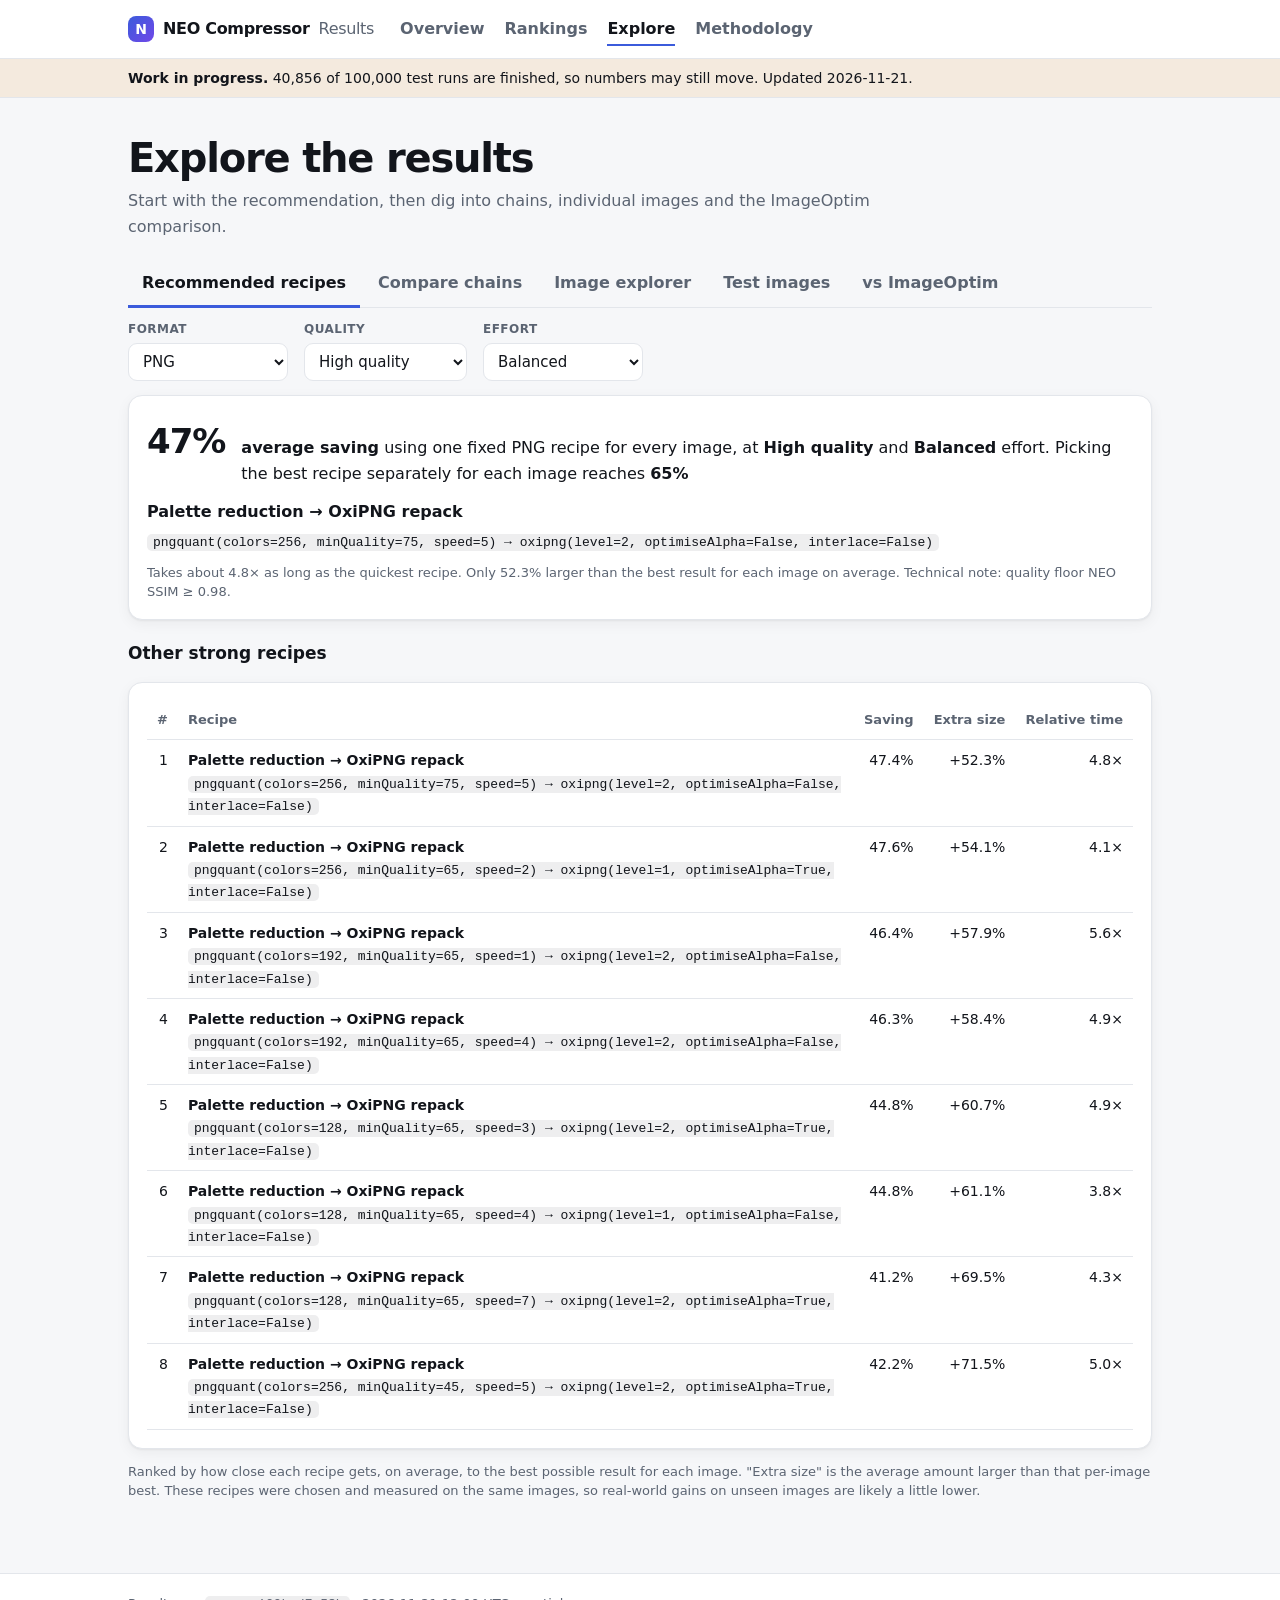
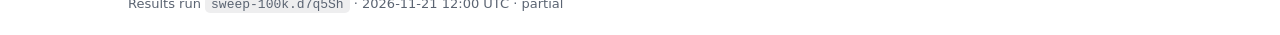
==== docs/explore.html @ 2c8299b7 "Update results site (2026-11-21)" ====
<!doctype html>
<html lang="en"><head><meta charset="utf-8"><meta name="viewport" content="width=device-width,initial-scale=1">
<title>Explore · NEO Compressor Results</title>
<link rel="stylesheet" href="assets/style.css"></head>
<body><main><div class="wrap">
<h1 class="page">Explore the results</h1>
<p class="sub">Start with the recommendation, then dig into chains, individual images and the ImageOptim comparison.</p>
<div class="tabs" role="tablist" id="tabs">
<button role="tab" data-t="best" aria-selected="true">Recommended recipes</button>
<button role="tab" data-t="chains" aria-selected="false">Compare chains</button>
<button role="tab" data-t="frontier" aria-selected="false">Image explorer</button>
<button role="tab" data-t="sources" aria-selected="false">Test images</button>
<button role="tab" data-t="north" aria-selected="false">vs ImageOptim</button>
</div>

<section id="best" class="pane">
<div class="controls">
<label class="f">Format<select id="b-fmt"></select></label>
<label class="f">Quality<select id="b-q"></select></label>
<label class="f">Effort<select id="b-e"></select></label>
</div>
<div class="panel" id="b-hero"></div>
<h3>Other strong recipes</h3>
<div class="panel scroll" id="b-table"></div>
<p class="note">Ranked by how close each recipe gets, on average, to the best possible result for each image. "Extra size" is the average amount larger than that per-image best. These recipes were chosen and measured on the same images, so real-world gains on unseen images are likely a little lower.</p>
</section>

<section id="chains" class="pane" hidden>
<div class="controls"><label class="f">Format<select id="c-fmt"></select></label></div>
<p class="sub">Compared at <b>High quality</b>. A chain is the ordered list of steps. <b>Wins</b> is the share of images where it gives the smallest passing result.</p>
<div class="panel scroll" id="c-table"></div>
<h3>Does adding another step pay off?</h3>
<p class="sub">These checks are what the Architect editor can use to warn you about steps that add time but little benefit.</p>
<div class="panel scroll" id="c-alerts"></div>
</section>

<section id="frontier" class="pane" hidden>
<div class="controls">
<label class="f">Format<select id="f-fmt"></select></label>
<label class="f">Image<select id="f-src"></select></label>
<label class="f">Quality measure<select id="f-y"><option value="ssim">Quality score (0–100)</option><option value="s2">Perceptual score (re-scored only)</option></select></label>
</div>
<div class="panel"><div id="f-chart"></div><div class="legend" id="f-legend"></div>
<p class="note" style="margin:8px 0 0"><b>How to read it.</b> Every dot is one recipe on this image. Left means a smaller file, up means better quality, so the best recipes sit up and to the left. Large dots joined by the dashed line are the best trade-offs. Hover a dot for details. Technical note: the quality score is NEO's SSIM × 100; the perceptual option is SSIMULACRA2 and is only available for finalists that have been re-scored.</p></div>
</section>

<section id="sources" class="pane" hidden>
<div class="controls"><label class="f">Type<select id="s-type"></select></label><label class="f">Search<input type="search" id="s-q" placeholder="file name"></label></div>
<div class="panel scroll" id="s-table"></div>
</section>

<section id="north" class="pane" hidden><div class="panel scroll" id="n-table"></div>
<p class="note"><b>Reading the table.</b> Each cell shows the new file size, the saving versus the original, and a perceptual score where 100 means identical (about 90 is visually lossless, 70 is still high quality). "exact" means every pixel is unchanged. <code>app</code> is the real ImageOptim app run with the author's settings; <code>neo-lossy</code> and <code>neo-lossless</code> are NEO's matching recipes.</p></section>
</div></main>
<footer><div class="wrap" id="foot"></div></footer>
<script src="assets/common.js"></script>
<script>
chrome('explore.html');
$$('#tabs button').forEach(b=>b.onclick=()=>{$$('#tabs button').forEach(x=>x.setAttribute('aria-selected',x===b));$$('.pane').forEach(p=>p.hidden=p.id!==b.dataset.t);history.replaceState(null,'','#'+b.dataset.t)});
if(location.hash){const b=$(`#tabs button[data-t="${location.hash.slice(1)}"]`);b&&b.click()}
const opt=(sel,items,v)=>{sel.innerHTML=items.map(([k,t])=>`<option value="${esc(k)}">${esc(t)}</option>`).join('');if(v)sel.value=v};
(async()=>{
const [fr,ch,champ,src,ns,head]=await Promise.all([data('frontiers'),data('chains'),data('champions'),data('sources'),data('northstar'),data('headline')]);
// Recommended recipes
if(champ){opt($('#b-fmt'),Object.keys(champ).map(f=>[f,f]));opt($('#b-q'),Object.entries(QLABEL),'ssim>=0.98');opt($('#b-e'),Object.entries(ELABEL),'balanced');
 const drawB=()=>{const f=$('#b-fmt').value,q=$('#b-q').value,e=$('#b-e').value;const rows=champ[f]?.[q+'|'+e]||[];
  if(!rows.length){$('#b-hero').innerHTML='<span class="muted">No data for this combination yet.</span>';$('#b-table').innerHTML='';return}
  const t=rows[0];const best=head?.[f]?.find(r=>r.quality===q&&r.effort===e);
  $('#b-hero').innerHTML=`<div class="rec"><div class="v">${pct(t.saving,0)}</div><div><b>average saving</b> using one fixed ${f} recipe for every image, at <b>${QUALITY[q].name}</b> and <b>${ELABEL[e]}</b> effort${best?`. Picking the best recipe separately for each image reaches <b>${pct(best.saving,0)}</b>`:''}</div></div>
   <p style="margin:12px 0 4px"><b>${esc(chainName(t.chain))}</b></p><p style="margin:0"><code>${esc(t.text)}</code></p>
   <p class="note" style="margin:10px 0 0">Takes about ${num(t.time,1)}× as long as the quickest recipe. Only ${pct(t.regret)} larger than the best result for each image on average. Technical note: quality floor ${QUALITY[q].tech}.</p>`;
  $('#b-table').innerHTML=`<table><thead><tr><th class="num">#</th><th>Recipe</th><th class="num">Saving</th><th class="num">Extra size</th><th class="num">Relative time</th></tr></thead><tbody>${rows.map((r,i)=>`<tr><td class="num">${i+1}</td><td><b>${esc(chainName(r.chain))}</b><div><code>${esc(r.text)}</code></div></td><td class="num">${pct(r.saving)}</td><td class="num">+${pct(r.regret)}</td><td class="num">${num(r.time,1)}×</td></tr>`).join('')}</tbody></table>`};
 ['#b-fmt','#b-q','#b-e'].forEach(s=>$(s).onchange=drawB);drawB()}
// Chains
if(ch){opt($('#c-fmt'),Object.keys(ch.chains).map(f=>[f,f]));
 const drawC=()=>{const f=$('#c-fmt').value;const rows=[...ch.chains[f]].sort((a,b)=>a.regret-b.regret);
  $('#c-table').innerHTML=`<table><thead><tr><th>Chain</th><th class="num">Recipes tried</th><th class="num">Time</th><th class="num">Wins</th><th class="num">Average saving</th></tr></thead><tbody>${rows.map(r=>`<tr><td><b>${esc(chainName(r.chain))}</b></td><td class="num">${r.recipes}</td><td class="num">${num(r.time,1)}×</td><td class="num">${pct(r.win,0)}</td><td class="num">${pct(r.saving)}</td></tr>`).join('')}</tbody></table>`;
  const al=ch.alerts[f]||[];const V={none:['bad','Little or no gain'],some:['warn','Only some images'],keep:['good','Worth it']};
  $('#c-alerts').innerHTML=al.length?`<table><thead><tr><th>Step added</th><th>Chain</th><th class="num">Typical gain</th><th class="num">Images helped</th><th class="num">Extra time</th><th>Verdict</th></tr></thead><tbody>${al.map(a=>`<tr><td><b>${esc(STAGE[a.added]||a.added)}</b></td><td>${esc(chainName(a.from))} → ${esc(chainName(a.to))}</td><td class="num">${pct(a.median_gain)}</td><td class="num">${pct(a.share_ge_1pct,0)}</td><td class="num">${num(a.time_ratio,1)}×</td><td><span class="pill ${V[a.verdict][0]}">${V[a.verdict][1]}</span></td></tr>`).join('')}</tbody></table><p class="note" style="margin:10px 0 0">"Images helped" counts images where the extra step made the file at least 1% smaller.</p>`:'<span class="muted">No multi-step chains yet.</span>'};
 $('#c-fmt').onchange=drawC;drawC()}
// Image explorer
if(fr){const fmts=[...new Set(fr.map(x=>x.format))];opt($('#f-fmt'),fmts.map(f=>[f,f]));
 const drawF=()=>{const f=$('#f-fmt').value;const list=fr.filter(x=>x.format===f);
  if($('#f-src').dataset.f!==f){opt($('#f-src'),list.map(x=>[x.file,x.file]));$('#f-src').dataset.f=f}
  const item=list.find(x=>x.file===$('#f-src').value)||list[0];const meta=src?.find(s=>s.file===item.file);
  const y=$('#f-y').value;const chains=[...new Set(item.points.map(p=>p[2]))];
  const pts=item.points.map(p=>({x:p[0]*100,y:y==='s2'?p[5]:p[1]*100,f:p[4],c:col(chains.indexOf(p[2])),id:p[3],chain:p[2],q:p[1]*100,s2:p[5],t:p[6]})).filter(p=>p.y!=null);
  if(!pts.length){$('#f-chart').innerHTML='<p class="muted">No perceptual scores for this image yet.</p>';return}
  const xs=pts.map(p=>p.x),ys=pts.map(p=>p.y);const xmax=Math.min(Math.max(...xs)*1.02,120);
  const ylo=y==='s2'?Math.floor(Math.min(...ys)/5)*5:Math.max(50,Math.floor(Math.min(...ys)/5)*5);
  scatter($('#f-chart'),pts,{xl:'File size, % of original (smaller is better)',yl:y==='s2'?'Perceptual score (higher is better)':'Quality score (higher is better)',xmin:0,xmax:Math.ceil(xmax/10)*10,ymin:ylo,ymax:100,xd:0,yd:0,
   onhover:p=>`<b>${esc(chainName(p.chain))}</b><br>File size ${p.x.toFixed(1)}% of original<br>Quality score ${p.q.toFixed(1)}${p.s2!=null?' · perceptual '+p.s2:''}<br>Time ${p.t}× the quickest<br><span style="opacity:.7">${esc(p.id)}</span>`});
  $('#f-legend').innerHTML=chains.map(c=>`<span><i style="background:${col(chains.indexOf(c))}"></i>${esc(chainName(c))}</span>`).join('')+(meta?`<span class="muted">· ${esc(meta.type)} · ${meta.width}×${meta.height} · ${num(meta.bytes/1024)} KB original</span>`:'')};
 $('#f-fmt').onchange=()=>{$('#f-src').dataset.f='';drawF()};$('#f-src').onchange=drawF;$('#f-y').onchange=drawF;drawF()}
// Sources
if(src){opt($('#s-type'),[['','All types'],...[...new Set(src.map(s=>s.type))].sort().map(t=>[t,t])]);
 const drawS=()=>{const t=$('#s-type').value,q=$('#s-q').value.toLowerCase();const rows=src.filter(s=>(!t||s.type===t)&&s.file.toLowerCase().includes(q));
  $('#s-table').innerHTML=`<table><thead><tr><th>Image</th><th>Type</th><th class="num">Original</th><th class="num">Colours</th><th class="num">Best saving at high quality</th></tr></thead><tbody>${rows.map(s=>`<tr><td><b>${esc(s.file)}</b><div class="note">${esc(s.origin||'')}</div></td><td>${esc(s.type)}<div class="note">${s.format}</div></td><td class="num">${num(s.bytes/1024)} KB<div class="note">${s.width}×${s.height}</div></td><td class="num">${num(s.unique_colours)}</td><td class="num"><b>${pct(s.best_98,0)}</b></td></tr>`).join('')}</tbody></table>`};
 $('#s-type').onchange=drawS;$('#s-q').oninput=drawS;drawS()}
// North star
if(ns){const keys=Object.keys(ns[0]).filter(k=>ns[0][k]&&typeof ns[0][k]==='object');
 $('#n-table').innerHTML=`<table><thead><tr><th>File</th><th class="num">Original</th>${keys.map(k=>`<th class="num">${esc(k)}</th>`).join('')}</tr></thead><tbody>${ns.map(r=>`<tr><td><b>${esc(r.file)}</b></td><td class="num">${num(r.orig_bytes)}</td>${keys.map(k=>r[k]?`<td class="num">${num(r[k].bytes)}<div class="note">−${pct(r[k].saving)} · score ${num(r[k].ssimulacra2,1)}${r[k].pixel_exact?' · exact':''}</div></td>`:'<td class="num">–</td>').join('')}</tr>`).join('')}</tbody></table>`}
else $('#n-table').innerHTML='<span class="muted">No comparison data yet.</span>';
})();
</script></body></html>
---- docs/assets/style.css ----
:root{--bg:#f6f7f9;--panel:#fff;--ink:#12151b;--muted:#5b6472;--line:#e3e6eb;--accent:#3b5bdb;--accent2:#7048e8;--good:#18794e;--warn:#a85d00;--bad:#c2332b;--soft:#eef1fb;
--c1:#3b5bdb;--c2:#e8590c;--c3:#18794e;--c4:#7048e8;--c5:#b8860b;--c6:#0c8599;--c7:#c2255c;--c8:#6b7280;--shadow:0 1px 2px rgba(18,21,27,.05),0 4px 14px rgba(18,21,27,.05)}
@media (prefers-color-scheme:dark){:root{--bg:#0e1013;--panel:#161a20;--ink:#eceef2;--muted:#9aa4b2;--line:#262c35;--accent:#8aa4ff;--accent2:#b79cff;--good:#4cc38a;--warn:#e3a43a;--bad:#f0705f;--soft:#1b2130;
--c1:#8aa4ff;--c2:#ff9a5c;--c3:#4cc38a;--c4:#b79cff;--c5:#e3bd55;--c6:#4fc3d4;--c7:#f06595;--c8:#9aa4b2;--shadow:none}}
*{box-sizing:border-box}html{-webkit-text-size-adjust:100%;scroll-behavior:smooth}
body{margin:0;background:var(--bg);color:var(--ink);font:16px/1.6 system-ui,-apple-system,"Segoe UI",Roboto,sans-serif}
a{color:var(--accent)}
.wrap{max-width:1060px;margin:0 auto;padding:0 18px}
header.top{background:var(--panel);border-bottom:1px solid var(--line);position:sticky;top:0;z-index:5}
header.top .wrap{display:flex;flex-wrap:wrap;gap:6px 26px;align-items:center;min-height:58px}
.brand{font-weight:750;letter-spacing:-.02em;color:var(--ink);text-decoration:none;display:flex;align-items:center;gap:9px}
.brand b{display:inline-grid;place-items:center;width:26px;height:26px;border-radius:8px;background:linear-gradient(135deg,var(--accent),var(--accent2));color:#fff;font-size:14px}
nav a{margin-right:20px;color:var(--muted);text-decoration:none;padding:6px 0;border-bottom:2px solid transparent;font-weight:550}
nav a:hover{color:var(--ink)}nav a[aria-current=page]{color:var(--ink);border-color:var(--accent)}
.banner{background:color-mix(in srgb,var(--warn) 13%,var(--panel));border-bottom:1px solid var(--line);font-size:14px}
.banner .wrap{padding-top:8px;padding-bottom:8px}
.hero{background:linear-gradient(160deg,var(--soft),var(--bg) 70%);border-bottom:1px solid var(--line)}
.hero .wrap{padding-top:46px;padding-bottom:40px;display:grid;grid-template-columns:1.15fr .85fr;gap:30px;align-items:center}
.hero h1{font-size:clamp(30px,5.4vw,50px);line-height:1.08;letter-spacing:-.035em;margin:0 0 14px}
.hero h1 em{font-style:normal;background:linear-gradient(90deg,var(--accent),var(--accent2));-webkit-background-clip:text;background-clip:text;color:transparent}
.lede{font-size:18px;color:var(--muted);max-width:640px;margin:0}
.heronum{background:var(--panel);border:1px solid var(--line);border-radius:18px;padding:22px;box-shadow:var(--shadow)}
.heronum .big{font-size:clamp(54px,9vw,84px);font-weight:800;letter-spacing:-.05em;line-height:1;background:linear-gradient(90deg,var(--accent),var(--accent2));-webkit-background-clip:text;background-clip:text;color:transparent}
.heronum .cap{color:var(--muted);margin-top:6px}
.sizebar{margin-top:16px;font-size:13px;color:var(--muted)}
.sizebar .row{display:flex;align-items:center;gap:10px;margin:5px 0}.sizebar .t{width:62px}
.sizebar .b{height:14px;border-radius:7px}
main{padding:30px 0 60px}
h1.page{font-size:clamp(28px,4.6vw,40px);letter-spacing:-.03em;margin:8px 0 8px;line-height:1.1}
h2{font-size:24px;margin:44px 0 6px;letter-spacing:-.02em}h3{font-size:17px;margin:20px 0 6px}
h2+.sub{margin-top:0}
.sub{color:var(--muted);margin:0 0 14px;max-width:760px}
.cards{display:grid;grid-template-columns:repeat(auto-fit,minmax(210px,1fr));gap:14px;margin:6px 0}
.card{background:var(--panel);border:1px solid var(--line);border-radius:14px;padding:16px 18px;box-shadow:var(--shadow);border-top:3px solid var(--accent)}
.card:nth-child(2){border-top-color:var(--c3)}.card:nth-child(3){border-top-color:var(--c2)}.card:nth-child(4){border-top-color:var(--c4)}
.card .n{font-size:30px;font-weight:780;letter-spacing:-.03em}.card .l{color:var(--muted);font-size:14px;line-height:1.4}
.panel{background:var(--panel);border:1px solid var(--line);border-radius:14px;padding:18px;margin:14px 0;box-shadow:var(--shadow)}
.callout{border-left:4px solid var(--accent);background:var(--soft);border-radius:0 12px 12px 0;padding:12px 16px;margin:14px 0}
.callout.warn{border-color:var(--warn)}
.note{color:var(--muted);font-size:13px;line-height:1.45}
.note b{color:var(--ink);font-weight:600}
.muted{color:var(--muted)}.small{font-size:14px}
.findings{display:grid;grid-template-columns:repeat(auto-fit,minmax(290px,1fr));gap:14px}
.finding{background:var(--panel);border:1px solid var(--line);border-radius:14px;padding:16px 18px;box-shadow:var(--shadow)}
.finding .k{font-size:12px;letter-spacing:.06em;text-transform:uppercase;color:var(--accent);font-weight:700}
.finding h3{margin:4px 0 6px;font-size:18px;letter-spacing:-.01em}
.finding p{margin:0;color:var(--muted);font-size:15px}
table{border-collapse:collapse;width:100%;font-size:14px}
th,td{text-align:left;padding:9px 10px;border-bottom:1px solid var(--line);vertical-align:top}
th{font-weight:650;color:var(--muted);white-space:nowrap;font-size:13px}td.num,th.num{text-align:right;font-variant-numeric:tabular-nums}
tbody tr:hover{background:color-mix(in srgb,var(--accent) 5%,transparent)}
.scroll{overflow-x:auto}
.controls{display:flex;flex-wrap:wrap;gap:10px 16px;margin:12px 0}
label.f{display:flex;flex-direction:column;font-size:12px;color:var(--muted);gap:4px;font-weight:600;text-transform:uppercase;letter-spacing:.04em}
select,input[type=search]{font:inherit;font-size:15px;text-transform:none;letter-spacing:0;font-weight:400;padding:8px 10px;border:1px solid var(--line);border-radius:9px;background:var(--panel);color:var(--ink);min-width:160px}
.seg{display:inline-flex;border:1px solid var(--line);border-radius:10px;overflow:hidden;background:var(--panel)}
.seg button{font:inherit;font-size:14px;border:0;background:none;padding:8px 14px;color:var(--muted);cursor:pointer}
.seg button[aria-pressed=true]{background:var(--accent);color:#fff}
.tabs{display:flex;flex-wrap:wrap;gap:4px;margin:20px 0 4px;border-bottom:1px solid var(--line)}
.tabs button{font:inherit;font-weight:600;background:none;border:0;border-bottom:3px solid transparent;padding:10px 14px;color:var(--muted);cursor:pointer;margin-bottom:-1px}
.tabs button[aria-selected=true]{color:var(--ink);border-color:var(--accent)}
.pill{display:inline-block;padding:2px 10px;border-radius:99px;font-size:12px;font-weight:600;border:1px solid var(--line)}
.pill.good{color:var(--good);background:color-mix(in srgb,var(--good) 10%,transparent);border-color:transparent}
.pill.warn{color:var(--warn);background:color-mix(in srgb,var(--warn) 12%,transparent);border-color:transparent}
.pill.bad{color:var(--bad);background:color-mix(in srgb,var(--bad) 10%,transparent);border-color:transparent}
.legend{display:flex;flex-wrap:wrap;gap:4px 14px;font-size:13px;margin:8px 0}
.legend i{display:inline-block;width:10px;height:10px;border-radius:50%;margin-right:5px}
svg text{fill:var(--muted);font-size:11px}svg .grid{stroke:var(--line)}
#tip{position:fixed;pointer-events:none;background:var(--ink);color:var(--bg);padding:7px 10px;border-radius:8px;font-size:12px;max-width:320px;display:none;z-index:9;line-height:1.4}
code{font:13px ui-monospace,Menlo,monospace;background:color-mix(in srgb,var(--ink) 7%,transparent);padding:1px 6px;border-radius:5px}
footer{border-top:1px solid var(--line);padding:20px 0;color:var(--muted);font-size:13px;background:var(--panel)}
.steps{counter-reset:s;list-style:none;padding:0;display:grid;grid-template-columns:repeat(auto-fit,minmax(230px,1fr));gap:12px}
.steps li{counter-increment:s;background:var(--panel);border:1px solid var(--line);border-radius:14px;padding:14px 16px 14px 54px;position:relative;box-shadow:var(--shadow);font-size:15px}
.steps li::before{content:counter(s);position:absolute;left:14px;top:14px;width:28px;height:28px;border-radius:50%;background:var(--soft);color:var(--accent);display:grid;place-items:center;font-weight:750}
.grid2{display:grid;grid-template-columns:repeat(auto-fit,minmax(320px,1fr));gap:14px}
.gloss dt{font-weight:650;margin-top:12px}.gloss dd{margin:2px 0 0;color:var(--muted)}
.btn{display:inline-block;padding:10px 18px;border-radius:10px;background:var(--accent);color:#fff;text-decoration:none;font-weight:650}
.btn.ghost{background:var(--panel);color:var(--ink);border:1px solid var(--line)}
.rec{display:grid;grid-template-columns:auto 1fr;gap:6px 16px;align-items:baseline}
.rec .v{font-size:34px;font-weight:800;letter-spacing:-.03em}
@media (max-width:760px){.hero .wrap{grid-template-columns:1fr;padding-top:30px}main{padding-top:20px}.card .n{font-size:26px}}
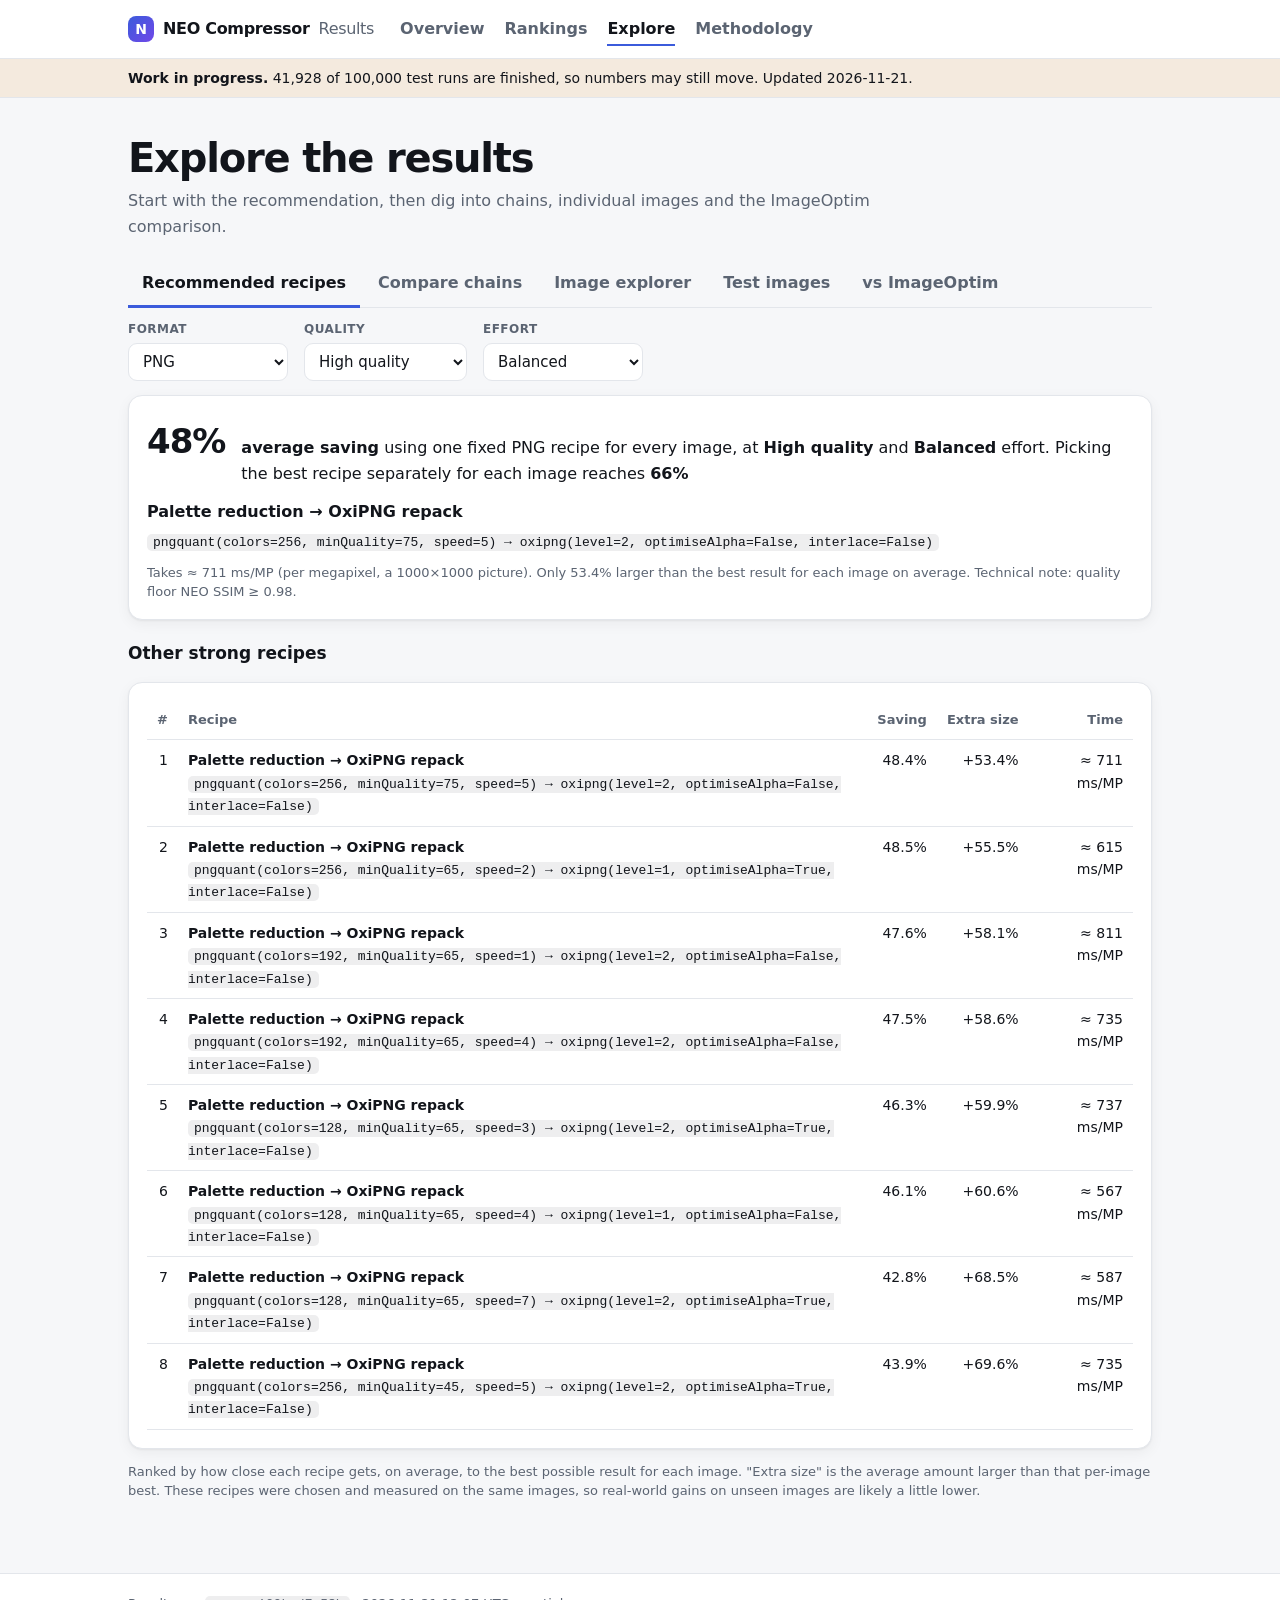
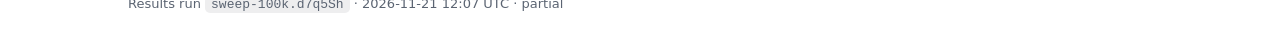
==== commit 29a436aa: "Update results site (2026-11-21)" ====
--- a/docs/explore.html
+++ b/docs/explore.html
@@ -1,6 +1,23 @@
 <!doctype html>
 <html lang="en"><head><meta charset="utf-8"><meta name="viewport" content="width=device-width,initial-scale=1">
 <title>Explore · NEO Compressor Results</title>
+<meta name="description" content="Drill into individual images, chains and recipes, and compare NEO with ImageOptim.">
+<meta property="og:type" content="website">
+<meta property="og:site_name" content="NEO Compressor Results">
+<meta property="og:title" content="Explore · NEO Compressor Results">
+<meta property="og:description" content="Drill into individual images, chains and recipes, and compare NEO with ImageOptim.">
+<meta property="og:url" content="https://alfatreze.github.io/neo-encoder-releases/explore.html">
+<meta property="og:image" content="https://alfatreze.github.io/neo-encoder-releases/assets/og.png">
+<meta property="og:image:type" content="image/png">
+<meta property="og:image:width" content="1200">
+<meta property="og:image:height" content="630">
+<meta property="og:image:alt" content="NEO Compressor Results: image compression, measured honestly">
+<meta name="twitter:card" content="summary_large_image">
+<meta name="twitter:title" content="Explore · NEO Compressor Results">
+<meta name="twitter:description" content="Drill into individual images, chains and recipes, and compare NEO with ImageOptim.">
+<meta name="twitter:image" content="https://alfatreze.github.io/neo-encoder-releases/assets/og.png">
+<meta name="theme-color" content="#3b5bdb">
+<link rel="icon" href="data:image/svg+xml,%3Csvg xmlns='http://www.w3.org/2000/svg' viewBox='0 0 32 32'%3E%3Crect width='32' height='32' rx='8' fill='%233b5bdb'/%3E%3Ctext x='16' y='23' font-size='20' font-family='Arial' font-weight='700' text-anchor='middle' fill='white'%3EN%3C/text%3E%3C/svg%3E">
 <link rel="stylesheet" href="assets/style.css"></head>
 <body><main><div class="wrap">
 <h1 class="page">Explore the results</h1>
@@ -68,13 +85,13 @@
   const t=rows[0];const best=head?.[f]?.find(r=>r.quality===q&&r.effort===e);
   $('#b-hero').innerHTML=`<div class="rec"><div class="v">${pct(t.saving,0)}</div><div><b>average saving</b> using one fixed ${f} recipe for every image, at <b>${QUALITY[q].name}</b> and <b>${ELABEL[e]}</b> effort${best?`. Picking the best recipe separately for each image reaches <b>${pct(best.saving,0)}</b>`:''}</div></div>
    <p style="margin:12px 0 4px"><b>${esc(chainName(t.chain))}</b></p><p style="margin:0"><code>${esc(t.text)}</code></p>
-   <p class="note" style="margin:10px 0 0">Takes about ${num(t.time,1)}× as long as the quickest recipe. Only ${pct(t.regret)} larger than the best result for each image on average. Technical note: quality floor ${QUALITY[q].tech}.</p>`;
-  $('#b-table').innerHTML=`<table><thead><tr><th class="num">#</th><th>Recipe</th><th class="num">Saving</th><th class="num">Extra size</th><th class="num">Relative time</th></tr></thead><tbody>${rows.map((r,i)=>`<tr><td class="num">${i+1}</td><td><b>${esc(chainName(r.chain))}</b><div><code>${esc(r.text)}</code></div></td><td class="num">${pct(r.saving)}</td><td class="num">+${pct(r.regret)}</td><td class="num">${num(r.time,1)}×</td></tr>`).join('')}</tbody></table>`};
+   <p class="note" style="margin:10px 0 0">Takes ${relSec(t.time,head?.[f+'_timing']?.fastest_sec_per_mp_median)} (per megapixel, a 1000×1000 picture). Only ${pct(t.regret)} larger than the best result for each image on average. Technical note: quality floor ${QUALITY[q].tech}.</p>`;
+  $('#b-table').innerHTML=`<table><thead><tr><th class="num">#</th><th>Recipe</th><th class="num">Saving</th><th class="num">Extra size</th><th class="num">Time</th></tr></thead><tbody>${rows.map((r,i)=>`<tr><td class="num">${i+1}</td><td><b>${esc(chainName(r.chain))}</b><div><code>${esc(r.text)}</code></div></td><td class="num">${pct(r.saving)}</td><td class="num">+${pct(r.regret)}</td><td class="num">${relSec(r.time,head?.[f+'_timing']?.fastest_sec_per_mp_median)}</td></tr>`).join('')}</tbody></table>`};
  ['#b-fmt','#b-q','#b-e'].forEach(s=>$(s).onchange=drawB);drawB()}
 // Chains
 if(ch){opt($('#c-fmt'),Object.keys(ch.chains).map(f=>[f,f]));
  const drawC=()=>{const f=$('#c-fmt').value;const rows=[...ch.chains[f]].sort((a,b)=>a.regret-b.regret);
-  $('#c-table').innerHTML=`<table><thead><tr><th>Chain</th><th class="num">Recipes tried</th><th class="num">Time</th><th class="num">Wins</th><th class="num">Average saving</th></tr></thead><tbody>${rows.map(r=>`<tr><td><b>${esc(chainName(r.chain))}</b></td><td class="num">${r.recipes}</td><td class="num">${num(r.time,1)}×</td><td class="num">${pct(r.win,0)}</td><td class="num">${pct(r.saving)}</td></tr>`).join('')}</tbody></table>`;
+  $('#c-table').innerHTML=`<table><thead><tr><th>Chain</th><th class="num">Recipes tried</th><th class="num">Time</th><th class="num">Wins</th><th class="num">Average saving</th></tr></thead><tbody>${rows.map(r=>`<tr><td><b>${esc(chainName(r.chain))}</b></td><td class="num">${r.recipes}</td><td class="num">${relSec(r.time,head?.[f+'_timing']?.fastest_sec_per_mp_median)}</td><td class="num">${pct(r.win,0)}</td><td class="num">${pct(r.saving)}</td></tr>`).join('')}</tbody></table>`;
   const al=ch.alerts[f]||[];const V={none:['bad','Little or no gain'],some:['warn','Only some images'],keep:['good','Worth it']};
   $('#c-alerts').innerHTML=al.length?`<table><thead><tr><th>Step added</th><th>Chain</th><th class="num">Typical gain</th><th class="num">Images helped</th><th class="num">Extra time</th><th>Verdict</th></tr></thead><tbody>${al.map(a=>`<tr><td><b>${esc(STAGE[a.added]||a.added)}</b></td><td>${esc(chainName(a.from))} → ${esc(chainName(a.to))}</td><td class="num">${pct(a.median_gain)}</td><td class="num">${pct(a.share_ge_1pct,0)}</td><td class="num">${num(a.time_ratio,1)}×</td><td><span class="pill ${V[a.verdict][0]}">${V[a.verdict][1]}</span></td></tr>`).join('')}</tbody></table><p class="note" style="margin:10px 0 0">"Images helped" counts images where the extra step made the file at least 1% smaller.</p>`:'<span class="muted">No multi-step chains yet.</span>'};
  $('#c-fmt').onchange=drawC;drawC()}
@@ -89,7 +106,7 @@
   const xs=pts.map(p=>p.x),ys=pts.map(p=>p.y);const xmax=Math.min(Math.max(...xs)*1.02,120);
   const ylo=y==='s2'?Math.floor(Math.min(...ys)/5)*5:Math.max(50,Math.floor(Math.min(...ys)/5)*5);
   scatter($('#f-chart'),pts,{xl:'File size, % of original (smaller is better)',yl:y==='s2'?'Perceptual score (higher is better)':'Quality score (higher is better)',xmin:0,xmax:Math.ceil(xmax/10)*10,ymin:ylo,ymax:100,xd:0,yd:0,
-   onhover:p=>`<b>${esc(chainName(p.chain))}</b><br>File size ${p.x.toFixed(1)}% of original<br>Quality score ${p.q.toFixed(1)}${p.s2!=null?' · perceptual '+p.s2:''}<br>Time ${p.t}× the quickest<br><span style="opacity:.7">${esc(p.id)}</span>`});
+   onhover:p=>`<b>${esc(chainName(p.chain))}</b><br>File size ${p.x.toFixed(1)}% of original<br>Quality score ${p.q.toFixed(1)}${p.s2!=null?' · perceptual '+p.s2:''}<br>Time ≈ ${fmtSec(p.t*(head?.[f+'_timing']?.fastest_sec_per_mp_median||0)*((meta?.width*meta?.height||1e6)/1e6))} for this image<br><span style="opacity:.7">${esc(p.id)}</span>`});
   $('#f-legend').innerHTML=chains.map(c=>`<span><i style="background:${col(chains.indexOf(c))}"></i>${esc(chainName(c))}</span>`).join('')+(meta?`<span class="muted">· ${esc(meta.type)} · ${meta.width}×${meta.height} · ${num(meta.bytes/1024)} KB original</span>`:'')};
  $('#f-fmt').onchange=()=>{$('#f-src').dataset.f='';drawF()};$('#f-src').onchange=drawF;$('#f-y').onchange=drawF;drawF()}
 // Sources
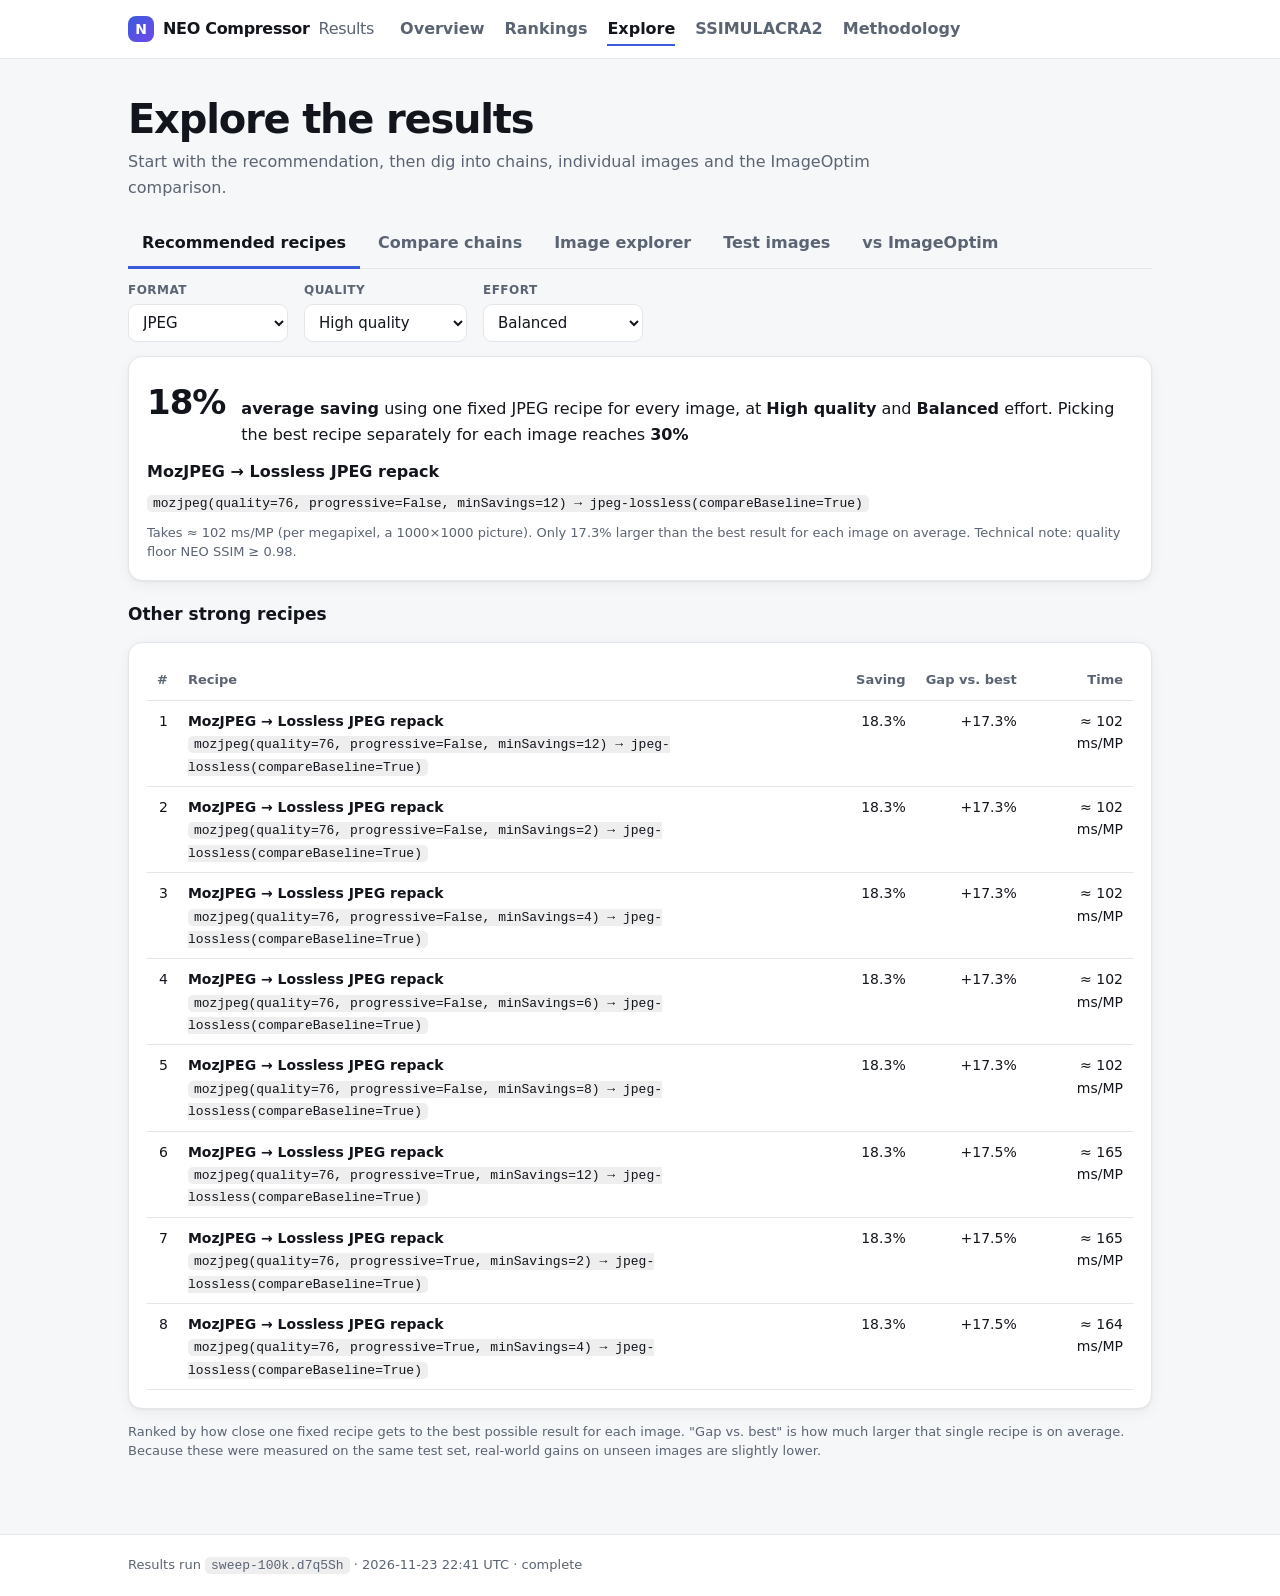
==== commit 2298bab1: "Update results site (2026-11-23)" ====
--- a/docs/explore.html
+++ b/docs/explore.html
@@ -18,7 +18,7 @@
 <meta name="twitter:image" content="https://alfatreze.github.io/neo-encoder-releases/assets/og.png">
 <meta name="theme-color" content="#3b5bdb">
 <link rel="icon" href="data:image/svg+xml,%3Csvg xmlns='http://www.w3.org/2000/svg' viewBox='0 0 32 32'%3E%3Crect width='32' height='32' rx='8' fill='%233b5bdb'/%3E%3Ctext x='16' y='23' font-size='20' font-family='Arial' font-weight='700' text-anchor='middle' fill='white'%3EN%3C/text%3E%3C/svg%3E">
-<link rel="stylesheet" href="assets/style.css"></head>
+<link rel="stylesheet" href="assets/style.css?v=20261123b"></head>
 <body><main><div class="wrap">
 <h1 class="page">Explore the results</h1>
 <p class="sub">Start with the recommendation, then dig into chains, individual images and the ImageOptim comparison.</p>
@@ -38,36 +38,36 @@
 </div>
 <div class="panel" id="b-hero"></div>
 <h3>Other strong recipes</h3>
-<div class="panel scroll" id="b-table"></div>
-<p class="note">Ranked by how close each recipe gets, on average, to the best possible result for each image. "Extra size" is the average amount larger than that per-image best. These recipes were chosen and measured on the same images, so real-world gains on unseen images are likely a little lower.</p>
+<div class="panel scroll" tabindex="0" role="region" aria-label="Strong recipes table" id="b-table"></div>
+<p class="note">Ranked by how close one fixed recipe gets to the best possible result for each image. "Gap vs. best" is how much larger that single recipe is on average. Because these were measured on the same test set, real-world gains on unseen images are slightly lower.</p>
 </section>
 
 <section id="chains" class="pane" hidden>
 <div class="controls"><label class="f">Format<select id="c-fmt"></select></label></div>
 <p class="sub">Compared at <b>High quality</b>. A chain is the ordered list of steps. <b>Wins</b> is the share of images where it gives the smallest passing result.</p>
-<div class="panel scroll" id="c-table"></div>
+<div class="panel scroll" tabindex="0" role="region" aria-label="Chain comparison table" id="c-table"></div>
 <h3>Does adding another step pay off?</h3>
 <p class="sub">These checks are what the Architect editor can use to warn you about steps that add time but little benefit.</p>
-<div class="panel scroll" id="c-alerts"></div>
+<div class="panel scroll" tabindex="0" role="region" aria-label="Step value alerts" id="c-alerts"></div>
 </section>
 
 <section id="frontier" class="pane" hidden>
 <div class="controls">
 <label class="f">Format<select id="f-fmt"></select></label>
 <label class="f">Image<select id="f-src"></select></label>
-<label class="f">Quality measure<select id="f-y"><option value="ssim">Quality score (0–100)</option><option value="s2">Perceptual score (re-scored only)</option></select></label>
+<label class="f">Quality measure<select id="f-y"><option value="ssim">SSIM score (0–100, all trials)</option><option value="s2">SSIMULACRA2 perceptual score (finalists)</option></select></label>
 </div>
 <div class="panel"><div id="f-chart"></div><div class="legend" id="f-legend"></div>
-<p class="note" style="margin:8px 0 0"><b>How to read it.</b> Every dot is one recipe on this image. Left means a smaller file, up means better quality, so the best recipes sit up and to the left. Large dots joined by the dashed line are the best trade-offs. Hover a dot for details. Technical note: the quality score is NEO's SSIM × 100; the perceptual option is SSIMULACRA2 and is only available for finalists that have been re-scored.</p></div>
+<p class="note" style="margin:8px 0 0"><b>How to read it.</b> Each dot is one recipe on this image. Further left = smaller file; higher up = better visual quality. Large dots joined by the dashed line are the best trade-offs. Hover any dot for exact size, score and speed.</p></div>
 </section>
 
 <section id="sources" class="pane" hidden>
 <div class="controls"><label class="f">Type<select id="s-type"></select></label><label class="f">Search<input type="search" id="s-q" placeholder="file name"></label></div>
-<div class="panel scroll" id="s-table"></div>
+<div class="panel scroll" tabindex="0" role="region" aria-label="Test images table" id="s-table"></div>
 </section>
 
-<section id="north" class="pane" hidden><div class="panel scroll" id="n-table"></div>
-<p class="note"><b>Reading the table.</b> Each cell shows the new file size, the saving versus the original, and a perceptual score where 100 means identical (about 90 is visually lossless, 70 is still high quality). "exact" means every pixel is unchanged. <code>app</code> is the real ImageOptim app run with the author's settings; <code>neo-lossy</code> and <code>neo-lossless</code> are NEO's matching recipes.</p></section>
+<section id="north" class="pane" hidden><div class="panel scroll" tabindex="0" role="region" aria-label="Comparison with ImageOptim" id="n-table"></div>
+<p class="note"><b>Reading the table.</b> Each cell shows the compressed size (hover for exact bytes), percentage saved, output format badge when changed, and human-vision score (<b>SSIMULACRA2</b>: 100 = pixel-identical, 90+ = visually lossless, 80+ = looks identical at normal size, 70+ = good for web). <b>ImageOptim</b> is the real Mac app; <b>NEO (matching)</b> and <b>NEO (lossless)</b> match its recipes; <b>NEO Smart (same format)</b> uses <code>cjpegli</code> / <code>quantette</code> at High quality; <b>NEO Smart (best format)</b> races PNG, JPEG, WebP, JXL and AVIF.</p></section>
 </div></main>
 <footer><div class="wrap" id="foot"></div></footer>
 <script src="assets/common.js"></script>
@@ -86,7 +86,7 @@
   $('#b-hero').innerHTML=`<div class="rec"><div class="v">${pct(t.saving,0)}</div><div><b>average saving</b> using one fixed ${f} recipe for every image, at <b>${QUALITY[q].name}</b> and <b>${ELABEL[e]}</b> effort${best?`. Picking the best recipe separately for each image reaches <b>${pct(best.saving,0)}</b>`:''}</div></div>
    <p style="margin:12px 0 4px"><b>${esc(chainName(t.chain))}</b></p><p style="margin:0"><code>${esc(t.text)}</code></p>
    <p class="note" style="margin:10px 0 0">Takes ${relSec(t.time,head?.[f+'_timing']?.fastest_sec_per_mp_median)} (per megapixel, a 1000×1000 picture). Only ${pct(t.regret)} larger than the best result for each image on average. Technical note: quality floor ${QUALITY[q].tech}.</p>`;
-  $('#b-table').innerHTML=`<table><thead><tr><th class="num">#</th><th>Recipe</th><th class="num">Saving</th><th class="num">Extra size</th><th class="num">Time</th></tr></thead><tbody>${rows.map((r,i)=>`<tr><td class="num">${i+1}</td><td><b>${esc(chainName(r.chain))}</b><div><code>${esc(r.text)}</code></div></td><td class="num">${pct(r.saving)}</td><td class="num">+${pct(r.regret)}</td><td class="num">${relSec(r.time,head?.[f+'_timing']?.fastest_sec_per_mp_median)}</td></tr>`).join('')}</tbody></table>`};
+  $('#b-table').innerHTML=`<table><thead><tr><th class="num">#</th><th>Recipe</th><th class="num">Saving</th><th class="num">Gap vs. best</th><th class="num">Time</th></tr></thead><tbody>${rows.map((r,i)=>`<tr><td class="num">${i+1}</td><td><b>${esc(chainName(r.chain))}</b><div><code>${esc(r.text)}</code></div></td><td class="num">${pct(r.saving)}</td><td class="num">+${pct(r.regret)}</td><td class="num">${relSec(r.time,head?.[f+'_timing']?.fastest_sec_per_mp_median)}</td></tr>`).join('')}</tbody></table>`};
  ['#b-fmt','#b-q','#b-e'].forEach(s=>$(s).onchange=drawB);drawB()}
 // Chains
 if(ch){opt($('#c-fmt'),Object.keys(ch.chains).map(f=>[f,f]));
@@ -116,7 +116,11 @@
  $('#s-type').onchange=drawS;$('#s-q').oninput=drawS;drawS()}
 // North star
 if(ns){const keys=Object.keys(ns[0]).filter(k=>ns[0][k]&&typeof ns[0][k]==='object');
- $('#n-table').innerHTML=`<table><thead><tr><th>File</th><th class="num">Original</th>${keys.map(k=>`<th class="num">${esc(k)}</th>`).join('')}</tr></thead><tbody>${ns.map(r=>`<tr><td><b>${esc(r.file)}</b></td><td class="num">${num(r.orig_bytes)}</td>${keys.map(k=>r[k]?`<td class="num">${num(r[k].bytes)}<div class="note">−${pct(r[k].saving)} · score ${num(r[k].ssimulacra2,1)}${r[k].pixel_exact?' · exact':''}</div></td>`:'<td class="num">–</td>').join('')}</tr>`).join('')}</tbody></table>`}
+ const cell=(v)=>{if(!v)return '<td class="num">–</td>';
+  const badge=v.format?`<span class="fmt-badge">${esc(v.format)}</span>`:'';
+  const qual=v.pixel_exact?'pixel-identical':`S2 ${num(v.ssimulacra2,0)} · ${s2Label(v.ssimulacra2)}`;
+  return `<td class="num" title="${num(v.bytes)} bytes"><b>${kb(v.bytes)}</b>${badge}<div class="note">−${pct(v.saving)} · ${qual}</div></td>`};
+ $('#n-table').innerHTML=`<table><thead><tr><th>File</th><th class="num">Original</th>${keys.map(k=>`<th class="num">${esc(NORTH_LABELS[k]||k)}</th>`).join('')}</tr></thead><tbody>${ns.map(r=>`<tr><th>${esc(r.file)}<div class="note">${esc(r.format)}</div></th><td class="num" title="${num(r.orig_bytes)} bytes">${kb(r.orig_bytes)}</td>${keys.map(k=>cell(r[k])).join('')}</tr>`).join('')}</tbody></table>`}
 else $('#n-table').innerHTML='<span class="muted">No comparison data yet.</span>';
 })();
 </script></body></html>
--- a/docs/assets/style.css
+++ b/docs/assets/style.css
@@ -49,7 +49,10 @@
 th,td{text-align:left;padding:9px 10px;border-bottom:1px solid var(--line);vertical-align:top}
 th{font-weight:650;color:var(--muted);white-space:nowrap;font-size:13px}td.num,th.num{text-align:right;font-variant-numeric:tabular-nums}
 tbody tr:hover{background:color-mix(in srgb,var(--accent) 5%,transparent)}
-.scroll{overflow-x:auto}
+.scroll{overflow-x:auto;container-type:inline-size}
+.scroll:focus-visible{outline:3px solid var(--accent);outline-offset:2px}
+.scroll thead th{position:sticky;top:0;background:var(--panel);z-index:1}
+.fmt-badge{display:inline-block;padding:1px 6px;border-radius:5px;font-size:11px;font-weight:700;letter-spacing:.04em;text-transform:uppercase;background:var(--soft);color:var(--accent);margin-left:5px;vertical-align:1px}
 .controls{display:flex;flex-wrap:wrap;gap:10px 16px;margin:12px 0}
 label.f{display:flex;flex-direction:column;font-size:12px;color:var(--muted);gap:4px;font-weight:600;text-transform:uppercase;letter-spacing:.04em}
 select,input[type=search]{font:inherit;font-size:15px;text-transform:none;letter-spacing:0;font-weight:400;padding:8px 10px;border:1px solid var(--line);border-radius:9px;background:var(--panel);color:var(--ink);min-width:160px}
@@ -79,3 +82,20 @@
 .rec{display:grid;grid-template-columns:auto 1fr;gap:6px 16px;align-items:baseline}
 .rec .v{font-size:34px;font-weight:800;letter-spacing:-.03em}
 @media (max-width:760px){.hero .wrap{grid-template-columns:1fr;padding-top:30px}main{padding-top:20px}.card .n{font-size:26px}}
+
+.cmp{position:relative;border:1px solid var(--line);border-radius:12px;overflow:hidden;background:#222;touch-action:pan-y;user-select:none;cursor:ew-resize;margin-top:12px}
+.cmp-in{position:relative;width:100%;transform-origin:50% 50%;transition:transform .15s}
+.cmp img{display:block;width:100%;height:auto}
+.cmp-b{position:absolute;inset:0;clip-path:inset(0 0 0 50%)}
+.cmp-b img{width:100%;height:100%;object-fit:cover}
+.cmp-h{position:absolute;top:0;bottom:0;left:50%;width:0;pointer-events:none}
+.cmp-h::before{content:"";position:absolute;top:0;bottom:0;left:-1px;width:2px;background:#fff;box-shadow:0 0 0 1px rgba(0,0,0,.35)}
+.cmp-h span{position:absolute;top:50%;left:-16px;width:32px;height:32px;margin-top:-16px;border-radius:50%;background:#fff;box-shadow:0 1px 6px rgba(0,0,0,.5);display:flex;align-items:center;justify-content:center}
+.cmp-h span::after{content:"\2194";font-size:16px;color:#333}
+.cmp-l,.cmp-r{position:absolute;top:8px;font-size:12px;font-weight:600;background:rgba(0,0,0,.6);color:#fff;padding:3px 8px;border-radius:6px;pointer-events:none}
+.cmp-l{left:8px}.cmp-r{right:8px}
+.cmp:focus-visible{outline:3px solid var(--accent)}
+.cmp-stats{display:grid;grid-template-columns:repeat(auto-fit,minmax(200px,1fr));gap:10px;margin-top:12px}
+.cmp-stats .st{border:1px solid var(--line);border-radius:10px;padding:10px 12px}
+.cmp-stats .st .v{font-size:20px;font-weight:700}
+.cmp-stats .st .l{font-size:12px;color:var(--muted)}
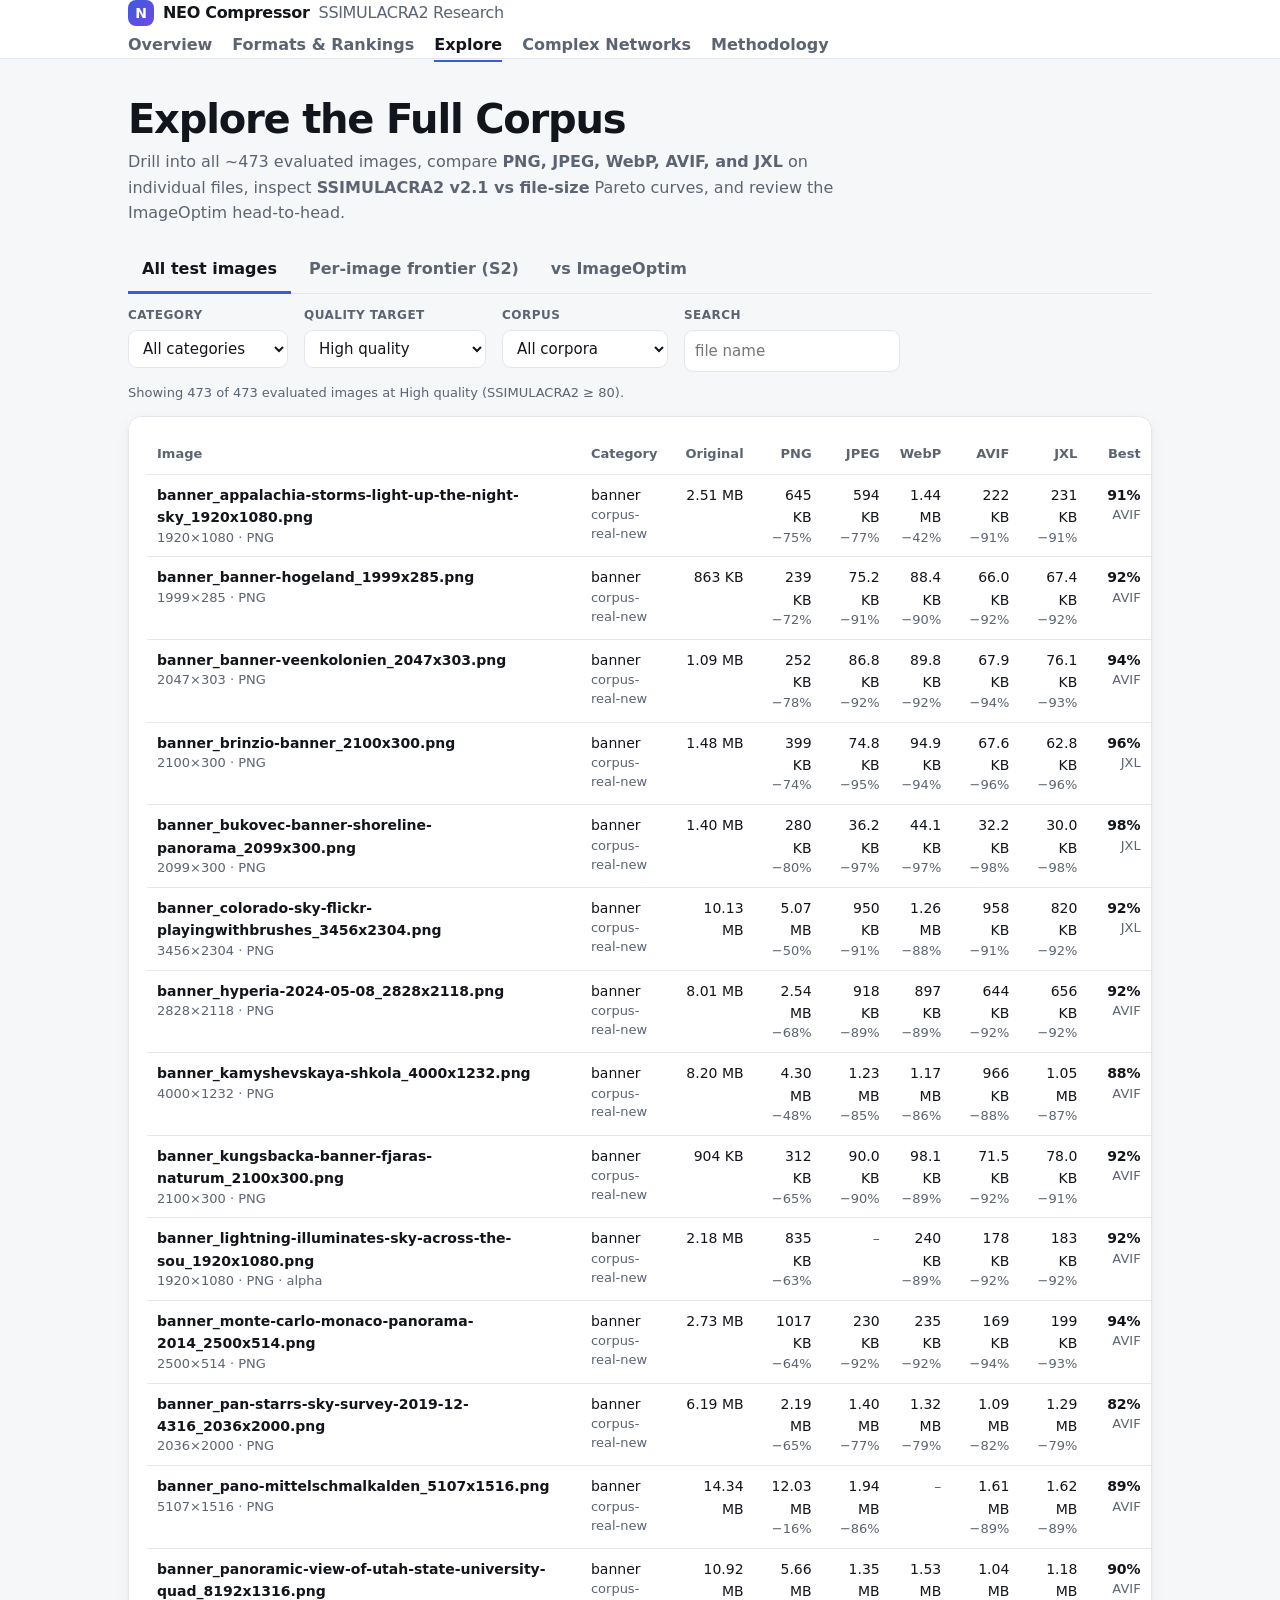
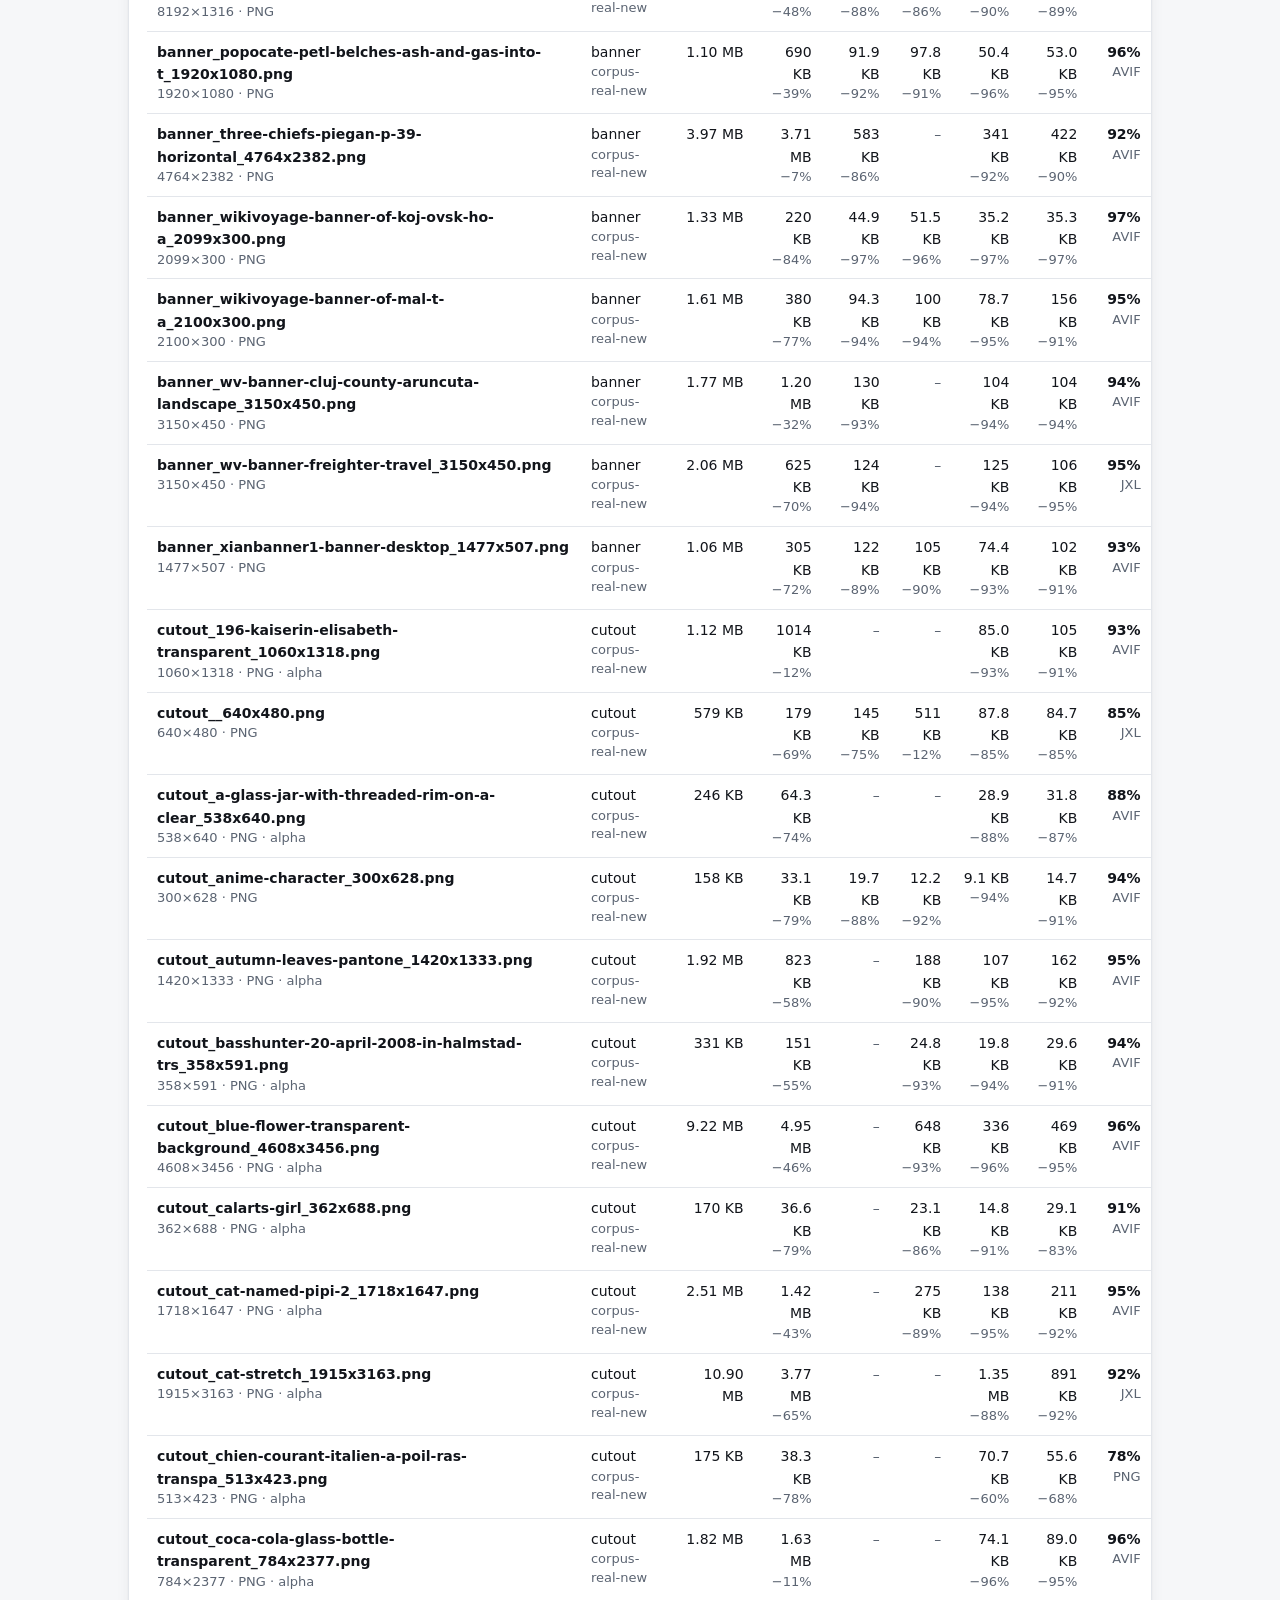
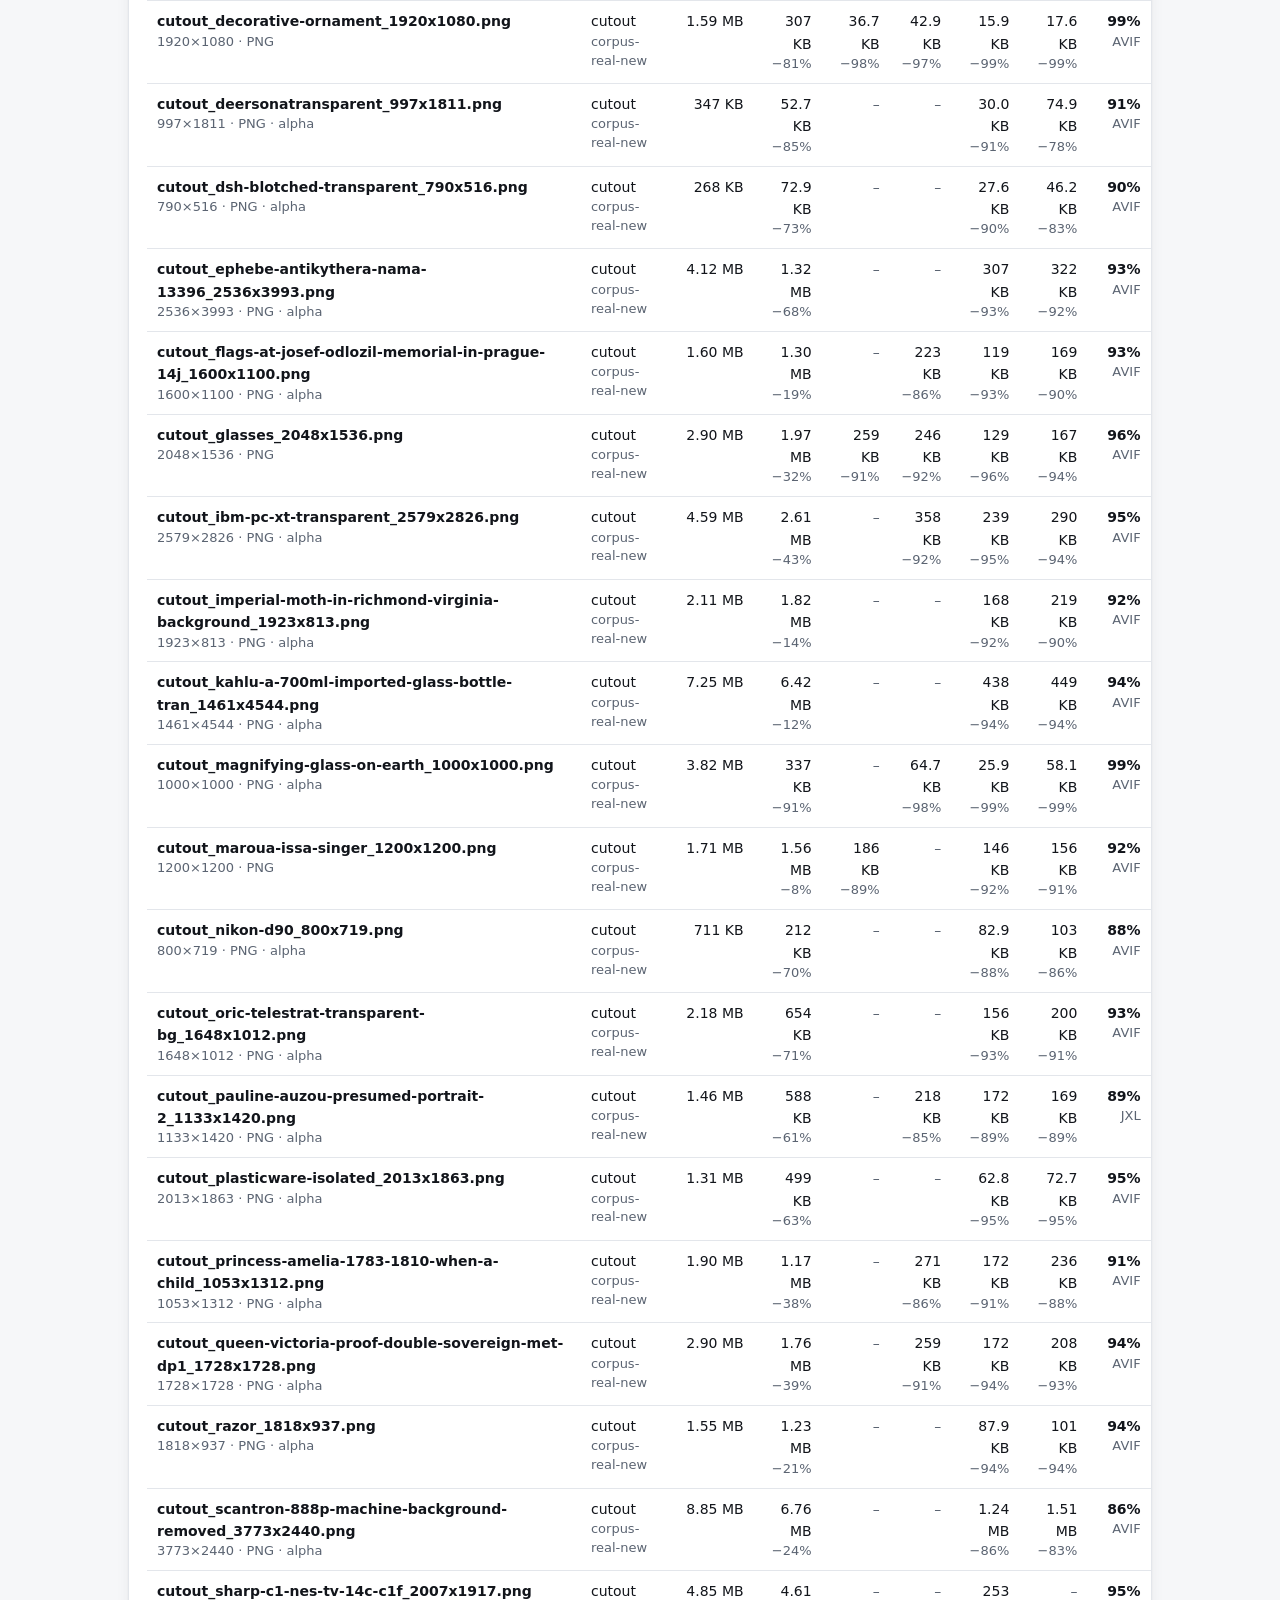
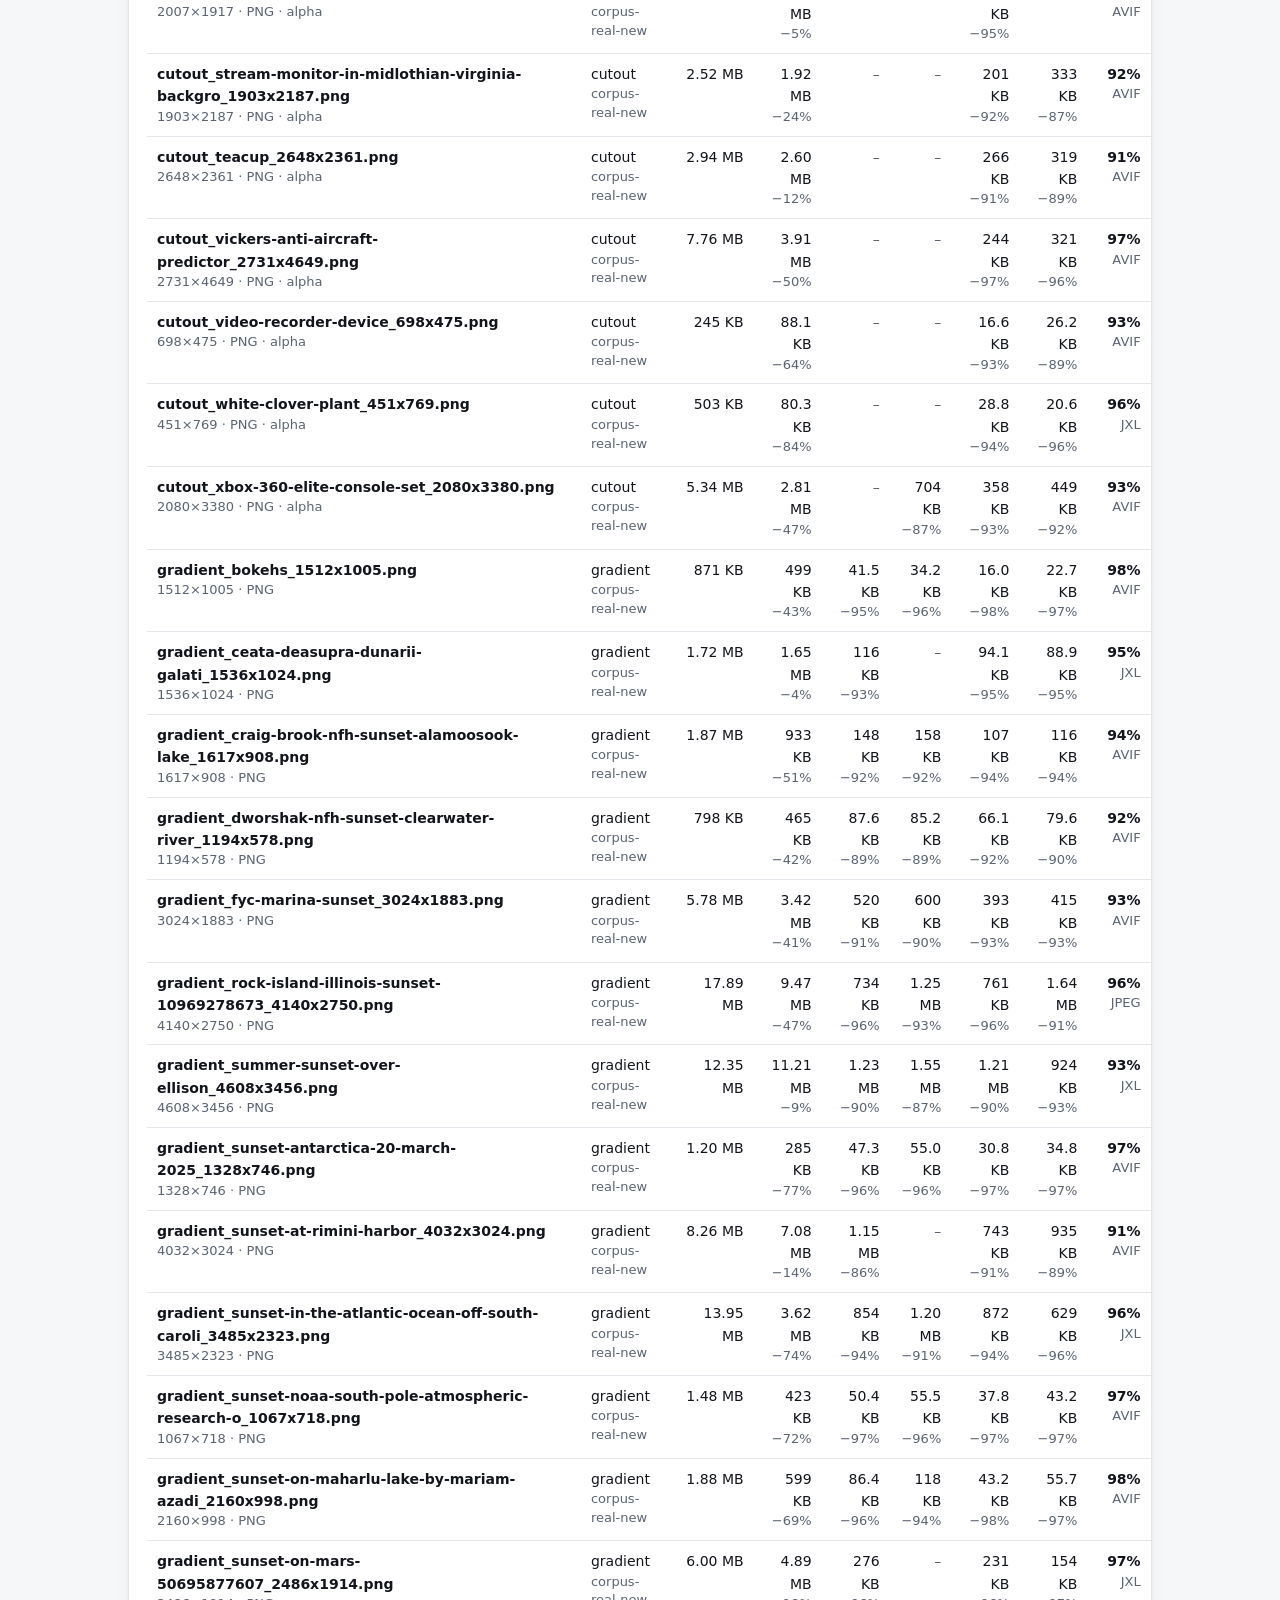
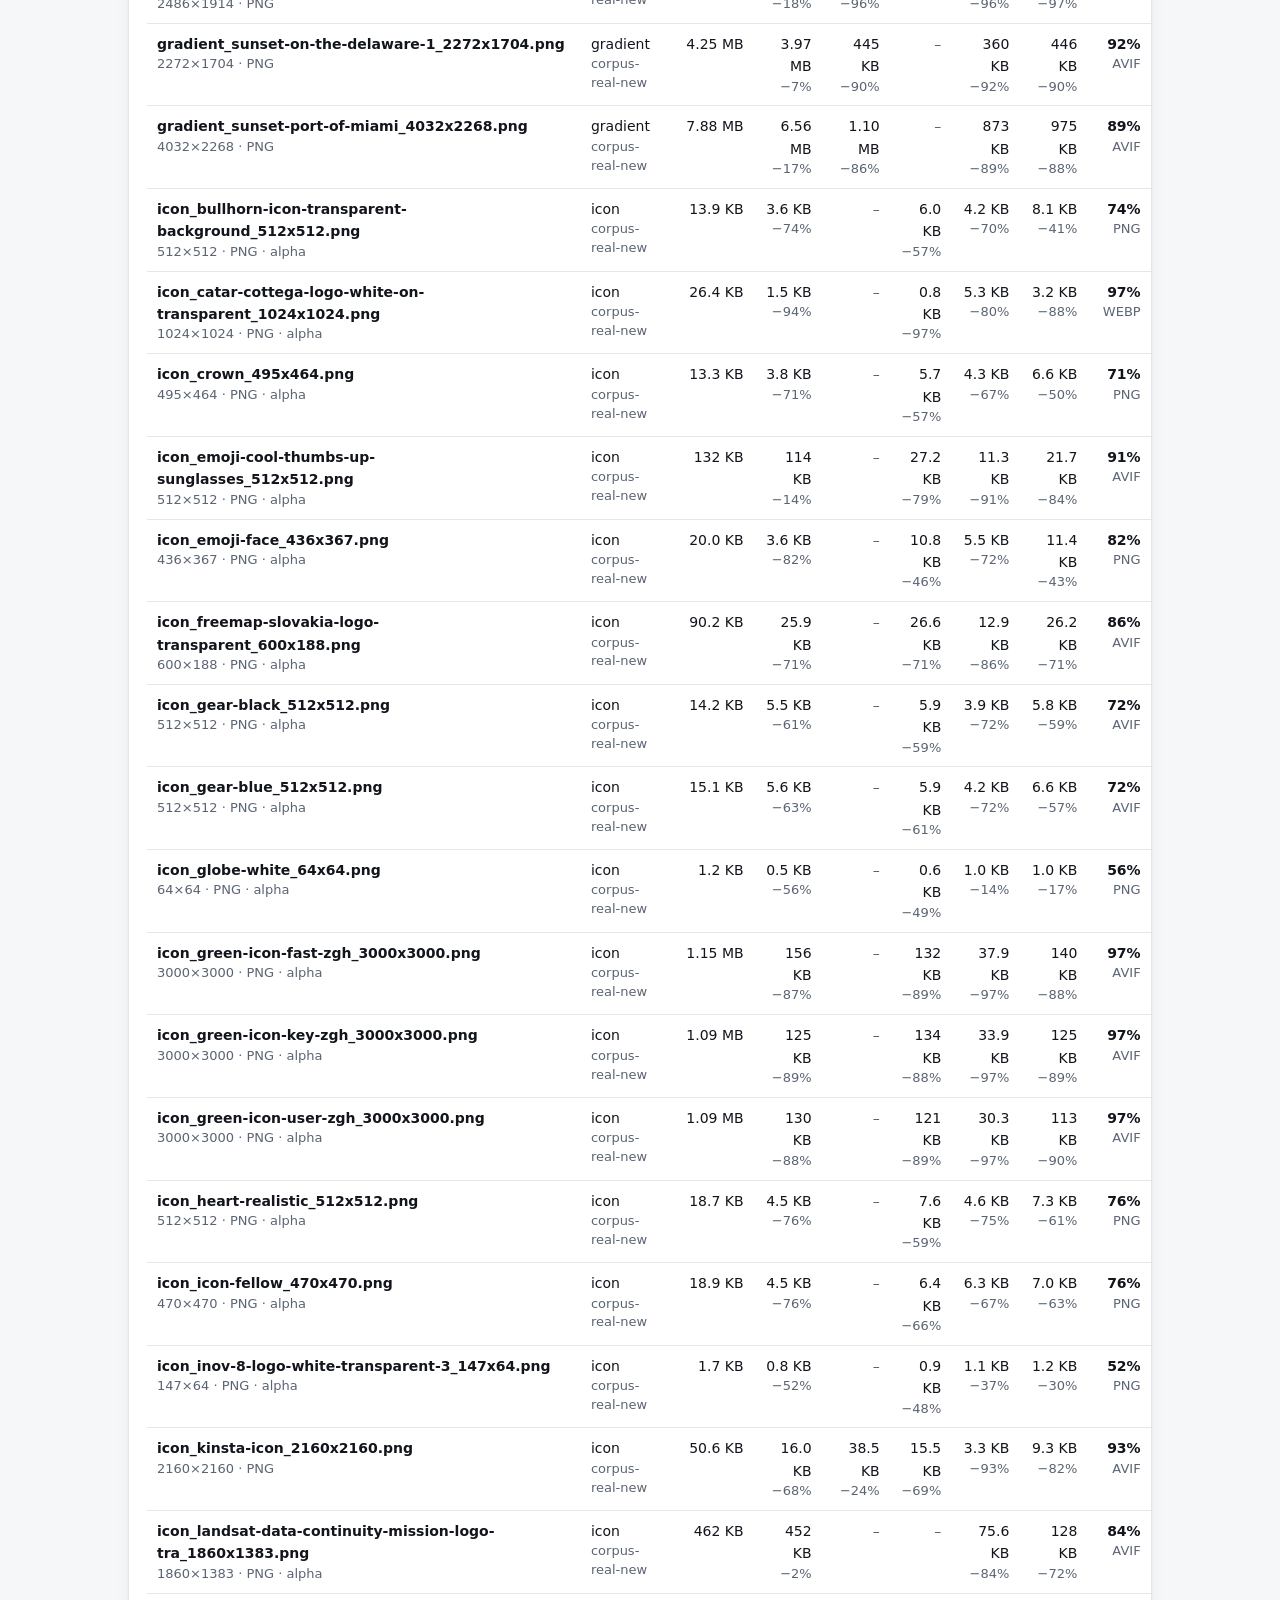
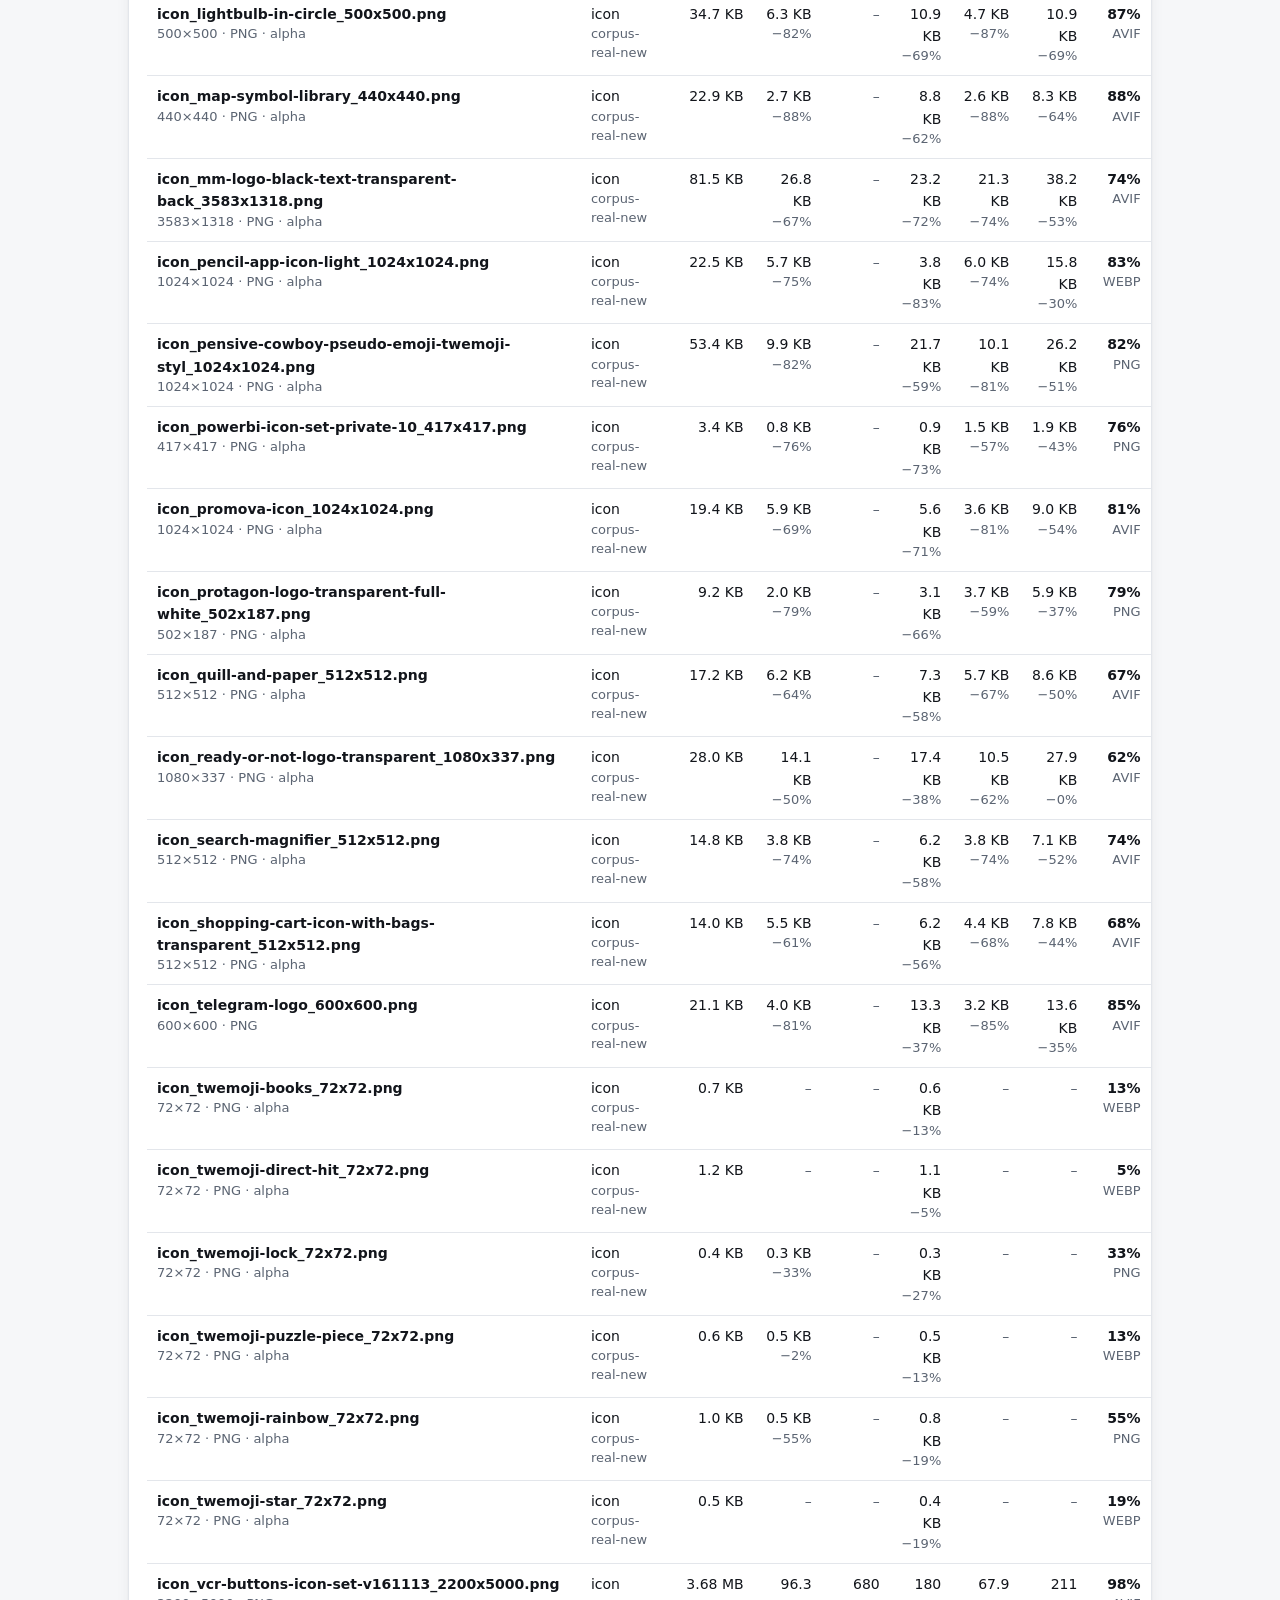
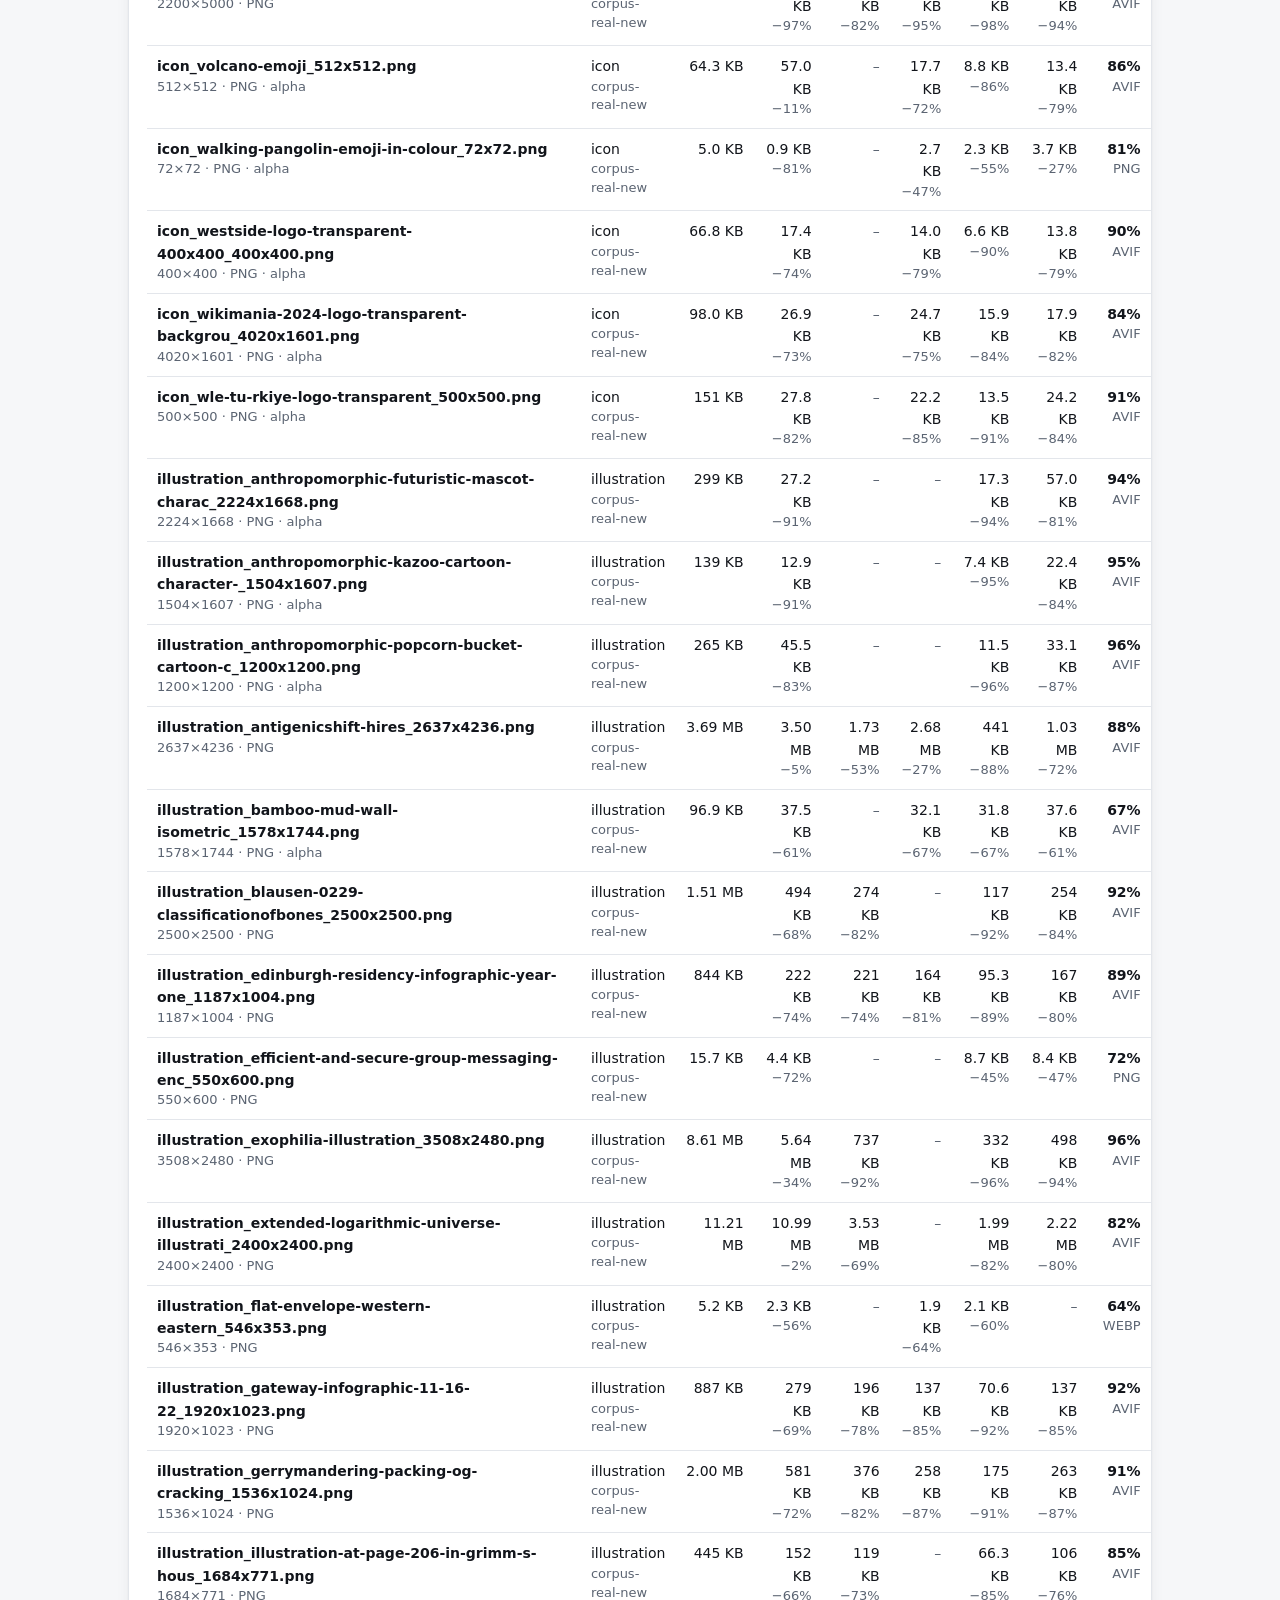
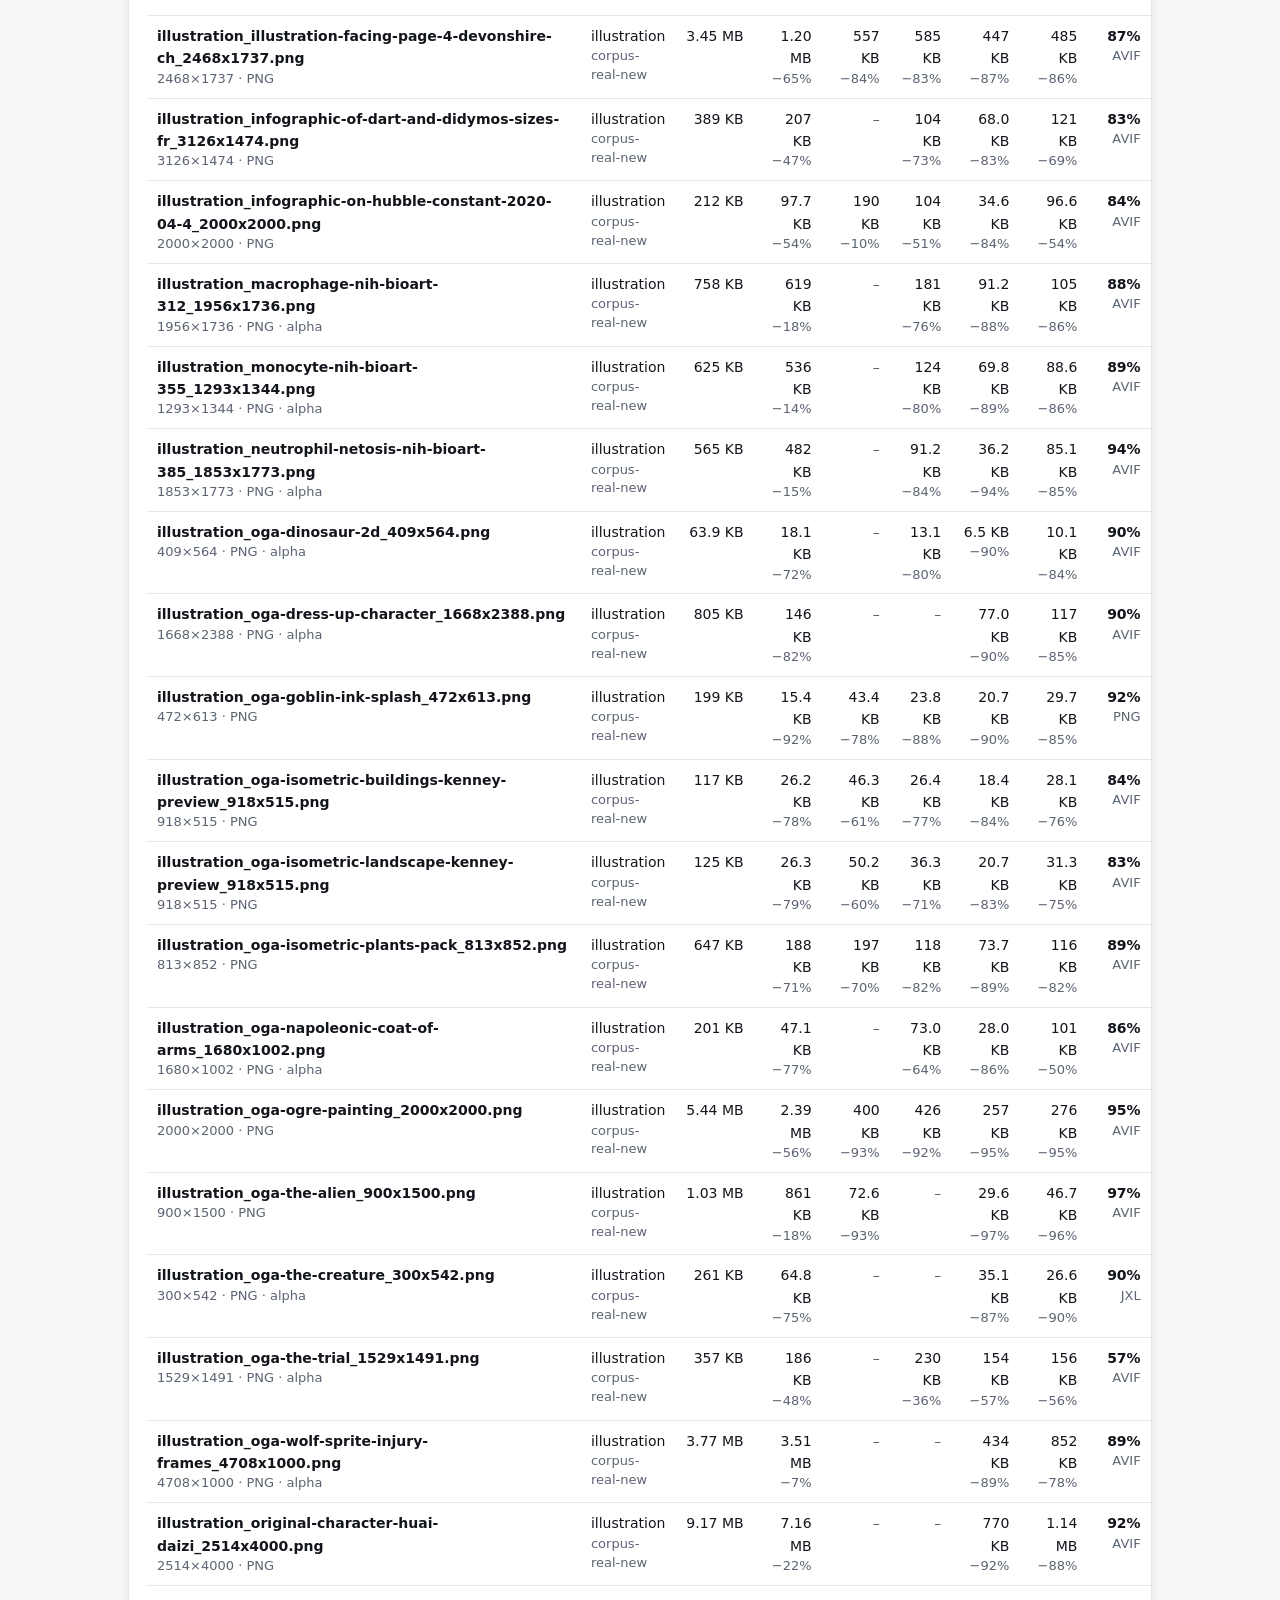
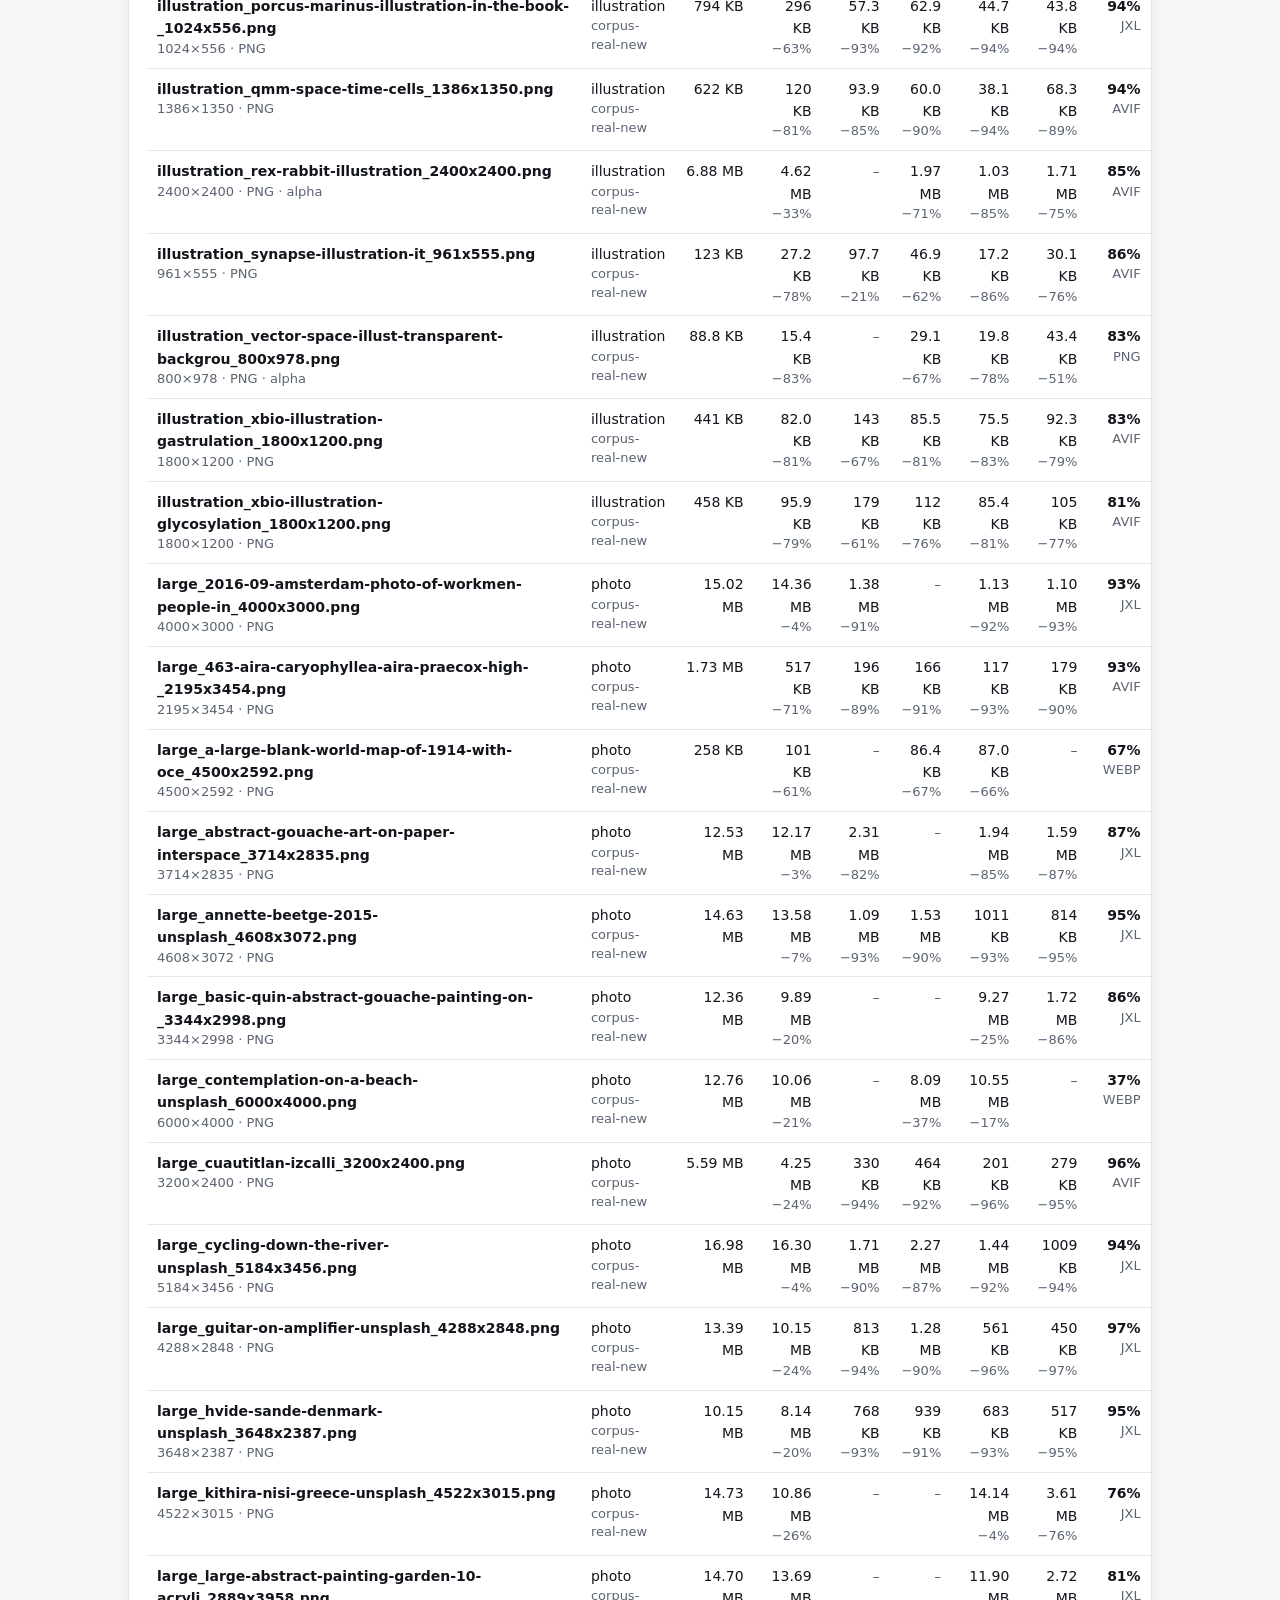
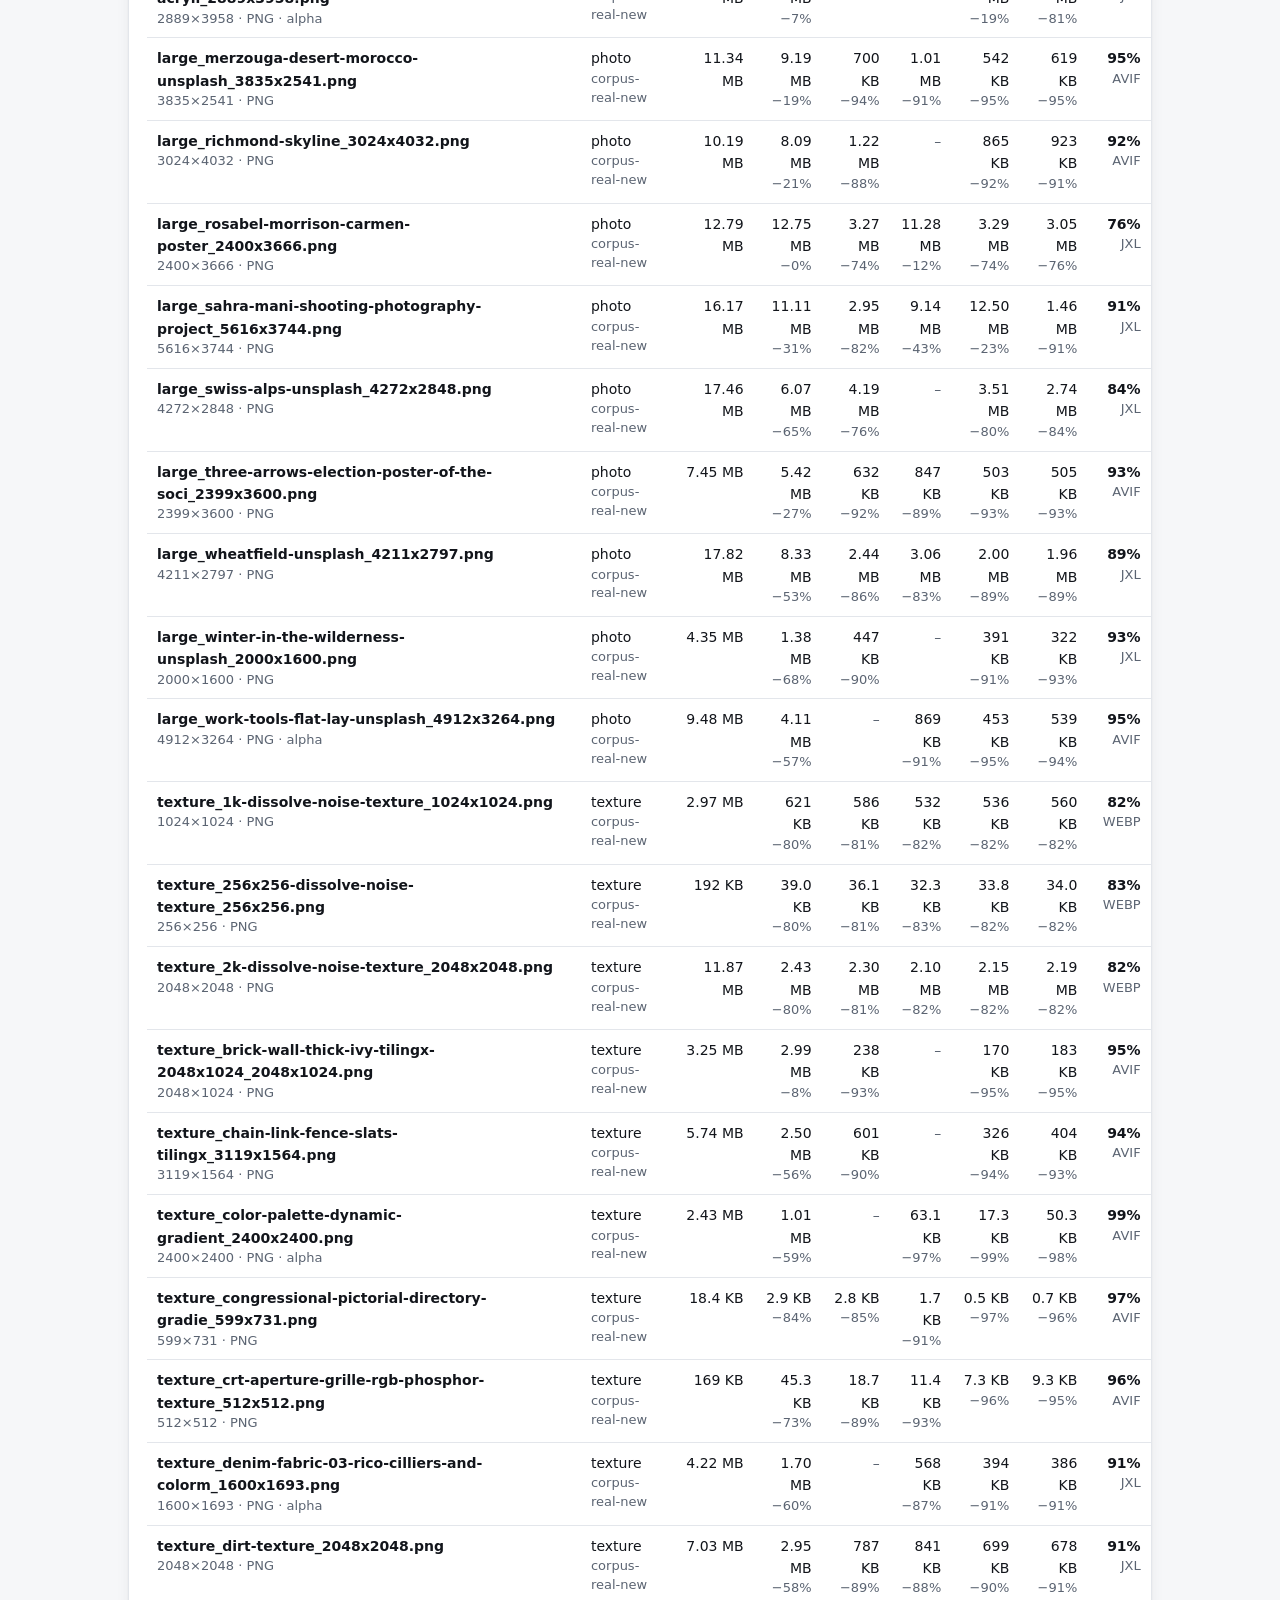
==== commit 5ec05b3e: "Publish Benchmark v3 (Data v7) site into docs/ for GitHub Pages" ====
--- a/docs/explore.html
+++ b/docs/explore.html
@@ -1,73 +1,43 @@
 <!doctype html>
 <html lang="en"><head><meta charset="utf-8"><meta name="viewport" content="width=device-width,initial-scale=1">
-<title>Explore · NEO Compressor Results</title>
-<meta name="description" content="Drill into individual images, chains and recipes, and compare NEO with ImageOptim.">
-<meta property="og:type" content="website">
-<meta property="og:site_name" content="NEO Compressor Results">
-<meta property="og:title" content="Explore · NEO Compressor Results">
-<meta property="og:description" content="Drill into individual images, chains and recipes, and compare NEO with ImageOptim.">
-<meta property="og:url" content="https://alfatreze.github.io/neo-encoder-releases/explore.html">
-<meta property="og:image" content="https://alfatreze.github.io/neo-encoder-releases/assets/og.png">
-<meta property="og:image:type" content="image/png">
-<meta property="og:image:width" content="1200">
-<meta property="og:image:height" content="630">
-<meta property="og:image:alt" content="NEO Compressor Results: image compression, measured honestly">
-<meta name="twitter:card" content="summary_large_image">
-<meta name="twitter:title" content="Explore · NEO Compressor Results">
-<meta name="twitter:description" content="Drill into individual images, chains and recipes, and compare NEO with ImageOptim.">
-<meta name="twitter:image" content="https://alfatreze.github.io/neo-encoder-releases/assets/og.png">
-<meta name="theme-color" content="#3b5bdb">
+<title>Explore 470+ Images · NEO Compressor SSIMULACRA2 Research</title>
+<meta name="description" content="Explore every evaluated image across 12 categories, inspect BPP vs SSIMULACRA2 Pareto frontiers, and compare NEO against ImageOptim.">
 <link rel="icon" href="data:image/svg+xml,%3Csvg xmlns='http://www.w3.org/2000/svg' viewBox='0 0 32 32'%3E%3Crect width='32' height='32' rx='8' fill='%233b5bdb'/%3E%3Ctext x='16' y='23' font-size='20' font-family='Arial' font-weight='700' text-anchor='middle' fill='white'%3EN%3C/text%3E%3C/svg%3E">
 <link rel="stylesheet" href="assets/style.css?v=20261123b"></head>
 <body><main><div class="wrap">
-<h1 class="page">Explore the results</h1>
-<p class="sub">Start with the recommendation, then dig into chains, individual images and the ImageOptim comparison.</p>
+<h1 class="page">Explore the Full Corpus</h1>
+<p class="sub">Drill into all ~473 evaluated images, compare <b>PNG, JPEG, WebP, AVIF, and JXL</b> on individual files, inspect <b>SSIMULACRA2 v2.1 vs file-size</b> Pareto curves, and review the ImageOptim head-to-head.</p>
 <div class="tabs" role="tablist" id="tabs">
-<button role="tab" data-t="best" aria-selected="true">Recommended recipes</button>
-<button role="tab" data-t="chains" aria-selected="false">Compare chains</button>
-<button role="tab" data-t="frontier" aria-selected="false">Image explorer</button>
-<button role="tab" data-t="sources" aria-selected="false">Test images</button>
+<button role="tab" data-t="sources" aria-selected="true">All test images</button>
+<button role="tab" data-t="frontier" aria-selected="false">Per-image frontier (S2)</button>
 <button role="tab" data-t="north" aria-selected="false">vs ImageOptim</button>
 </div>
 
-<section id="best" class="pane">
+<section id="sources" class="pane">
 <div class="controls">
-<label class="f">Format<select id="b-fmt"></select></label>
-<label class="f">Quality<select id="b-q"></select></label>
-<label class="f">Effort<select id="b-e"></select></label>
+<label class="f">Category<select id="s-cat"></select></label>
+<label class="f">Quality target<select id="s-q"></select></label>
+<label class="f">Corpus<select id="s-src"><option value="">All corpora</option><option value="corpus">Real (core)</option><option value="corpus-real-new">Real (expanded)</option><option value="corpus-synth">Synthetic</option></select></label>
+<label class="f">Search<input type="search" id="s-search" placeholder="file name"></label>
 </div>
-<div class="panel" id="b-hero"></div>
-<h3>Other strong recipes</h3>
-<div class="panel scroll" tabindex="0" role="region" aria-label="Strong recipes table" id="b-table"></div>
-<p class="note">Ranked by how close one fixed recipe gets to the best possible result for each image. "Gap vs. best" is how much larger that single recipe is on average. Because these were measured on the same test set, real-world gains on unseen images are slightly lower.</p>
-</section>
-
-<section id="chains" class="pane" hidden>
-<div class="controls"><label class="f">Format<select id="c-fmt"></select></label></div>
-<p class="sub">Compared at <b>High quality</b>. A chain is the ordered list of steps. <b>Wins</b> is the share of images where it gives the smallest passing result.</p>
-<div class="panel scroll" tabindex="0" role="region" aria-label="Chain comparison table" id="c-table"></div>
-<h3>Does adding another step pay off?</h3>
-<p class="sub">These checks are what the Architect editor can use to warn you about steps that add time but little benefit.</p>
-<div class="panel scroll" tabindex="0" role="region" aria-label="Step value alerts" id="c-alerts"></div>
+<p class="note" id="s-count" style="margin:0 0 8px"></p>
+<div class="panel scroll" tabindex="0" role="region" aria-label="Test images table" id="s-table"></div>
 </section>
 
 <section id="frontier" class="pane" hidden>
 <div class="controls">
-<label class="f">Format<select id="f-fmt"></select></label>
-<label class="f">Image<select id="f-src"></select></label>
-<label class="f">Quality measure<select id="f-y"><option value="ssim">SSIM score (0–100, all trials)</option><option value="s2">SSIMULACRA2 perceptual score (finalists)</option></select></label>
+<label class="f">Category<select id="f-cat"></select></label>
+<label class="f">Image<select id="f-img"></select></label>
+<label class="f">X-Axis<select id="f-x"><option value="pct">File size (% of original)</option><option value="bpp">Bits per pixel (BPP)</option></select></label>
 </div>
 <div class="panel"><div id="f-chart"></div><div class="legend" id="f-legend"></div>
-<p class="note" style="margin:8px 0 0"><b>How to read it.</b> Each dot is one recipe on this image. Further left = smaller file; higher up = better visual quality. Large dots joined by the dashed line are the best trade-offs. Hover any dot for exact size, score and speed.</p></div>
+<p class="note" style="margin:8px 0 0"><b>How to read it.</b> Each dot plots a web format (<b>PNG, JPEG, WebP, AVIF, JXL</b>) at one of the 5 SSIMULACRA2 v2.1 targets (<code>100, 90, 80, 70, 50</code>). Further left = smaller file; higher up = higher human-perceived quality. Dashed line traces the Pareto frontier.</p></div>
 </section>
 
-<section id="sources" class="pane" hidden>
-<div class="controls"><label class="f">Type<select id="s-type"></select></label><label class="f">Search<input type="search" id="s-q" placeholder="file name"></label></div>
-<div class="panel scroll" tabindex="0" role="region" aria-label="Test images table" id="s-table"></div>
+<section id="north" class="pane" hidden>
+<div class="panel scroll" tabindex="0" role="region" aria-label="Comparison with ImageOptim" id="n-table"></div>
+<p class="note"><b>Reading the table.</b> Each cell shows compressed size, percentage saved, output format badge when changed, and <b>SSIMULACRA2 v2.1</b> score (100 = pixel-identical, 90+ = visually lossless, 80+ = high quality, 70+ = good for web, 50+ = extreme web).</p>
 </section>
-
-<section id="north" class="pane" hidden><div class="panel scroll" tabindex="0" role="region" aria-label="Comparison with ImageOptim" id="n-table"></div>
-<p class="note"><b>Reading the table.</b> Each cell shows the compressed size (hover for exact bytes), percentage saved, output format badge when changed, and human-vision score (<b>SSIMULACRA2</b>: 100 = pixel-identical, 90+ = visually lossless, 80+ = looks identical at normal size, 70+ = good for web). <b>ImageOptim</b> is the real Mac app; <b>NEO (matching)</b> and <b>NEO (lossless)</b> match its recipes; <b>NEO Smart (same format)</b> uses <code>cjpegli</code> / <code>quantette</code> at High quality; <b>NEO Smart (best format)</b> races PNG, JPEG, WebP, JXL and AVIF.</p></section>
 </div></main>
 <footer><div class="wrap" id="foot"></div></footer>
 <script src="assets/common.js"></script>
@@ -75,45 +45,76 @@
 chrome('explore.html');
 $$('#tabs button').forEach(b=>b.onclick=()=>{$$('#tabs button').forEach(x=>x.setAttribute('aria-selected',x===b));$$('.pane').forEach(p=>p.hidden=p.id!==b.dataset.t);history.replaceState(null,'','#'+b.dataset.t)});
 if(location.hash){const b=$(`#tabs button[data-t="${location.hash.slice(1)}"]`);b&&b.click()}
-const opt=(sel,items,v)=>{sel.innerHTML=items.map(([k,t])=>`<option value="${esc(k)}">${esc(t)}</option>`).join('');if(v)sel.value=v};
+const opt=(sel,items,v)=>{sel.innerHTML=items.map(([k,t])=>`<option value="${esc(k)}">${esc(t)}</option>`).join('');if(v!=null)sel.value=v};
+
 (async()=>{
-const [fr,ch,champ,src,ns,head]=await Promise.all([data('frontiers'),data('chains'),data('champions'),data('sources'),data('northstar'),data('headline')]);
-// Recommended recipes
-if(champ){opt($('#b-fmt'),Object.keys(champ).map(f=>[f,f]));opt($('#b-q'),Object.entries(QLABEL),'ssim>=0.98');opt($('#b-e'),Object.entries(ELABEL),'balanced');
- const drawB=()=>{const f=$('#b-fmt').value,q=$('#b-q').value,e=$('#b-e').value;const rows=champ[f]?.[q+'|'+e]||[];
-  if(!rows.length){$('#b-hero').innerHTML='<span class="muted">No data for this combination yet.</span>';$('#b-table').innerHTML='';return}
-  const t=rows[0];const best=head?.[f]?.find(r=>r.quality===q&&r.effort===e);
-  $('#b-hero').innerHTML=`<div class="rec"><div class="v">${pct(t.saving,0)}</div><div><b>average saving</b> using one fixed ${f} recipe for every image, at <b>${QUALITY[q].name}</b> and <b>${ELABEL[e]}</b> effort${best?`. Picking the best recipe separately for each image reaches <b>${pct(best.saving,0)}</b>`:''}</div></div>
-   <p style="margin:12px 0 4px"><b>${esc(chainName(t.chain))}</b></p><p style="margin:0"><code>${esc(t.text)}</code></p>
-   <p class="note" style="margin:10px 0 0">Takes ${relSec(t.time,head?.[f+'_timing']?.fastest_sec_per_mp_median)} (per megapixel, a 1000×1000 picture). Only ${pct(t.regret)} larger than the best result for each image on average. Technical note: quality floor ${QUALITY[q].tech}.</p>`;
-  $('#b-table').innerHTML=`<table><thead><tr><th class="num">#</th><th>Recipe</th><th class="num">Saving</th><th class="num">Gap vs. best</th><th class="num">Time</th></tr></thead><tbody>${rows.map((r,i)=>`<tr><td class="num">${i+1}</td><td><b>${esc(chainName(r.chain))}</b><div><code>${esc(r.text)}</code></div></td><td class="num">${pct(r.saving)}</td><td class="num">+${pct(r.regret)}</td><td class="num">${relSec(r.time,head?.[f+'_timing']?.fastest_sec_per_mp_median)}</td></tr>`).join('')}</tbody></table>`};
- ['#b-fmt','#b-q','#b-e'].forEach(s=>$(s).onchange=drawB);drawB()}
-// Chains
-if(ch){opt($('#c-fmt'),Object.keys(ch.chains).map(f=>[f,f]));
- const drawC=()=>{const f=$('#c-fmt').value;const rows=[...ch.chains[f]].sort((a,b)=>a.regret-b.regret);
-  $('#c-table').innerHTML=`<table><thead><tr><th>Chain</th><th class="num">Recipes tried</th><th class="num">Time</th><th class="num">Wins</th><th class="num">Average saving</th></tr></thead><tbody>${rows.map(r=>`<tr><td><b>${esc(chainName(r.chain))}</b></td><td class="num">${r.recipes}</td><td class="num">${relSec(r.time,head?.[f+'_timing']?.fastest_sec_per_mp_median)}</td><td class="num">${pct(r.win,0)}</td><td class="num">${pct(r.saving)}</td></tr>`).join('')}</tbody></table>`;
-  const al=ch.alerts[f]||[];const V={none:['bad','Little or no gain'],some:['warn','Only some images'],keep:['good','Worth it']};
-  $('#c-alerts').innerHTML=al.length?`<table><thead><tr><th>Step added</th><th>Chain</th><th class="num">Typical gain</th><th class="num">Images helped</th><th class="num">Extra time</th><th>Verdict</th></tr></thead><tbody>${al.map(a=>`<tr><td><b>${esc(STAGE[a.added]||a.added)}</b></td><td>${esc(chainName(a.from))} → ${esc(chainName(a.to))}</td><td class="num">${pct(a.median_gain)}</td><td class="num">${pct(a.share_ge_1pct,0)}</td><td class="num">${num(a.time_ratio,1)}×</td><td><span class="pill ${V[a.verdict][0]}">${V[a.verdict][1]}</span></td></tr>`).join('')}</tbody></table><p class="note" style="margin:10px 0 0">"Images helped" counts images where the extra step made the file at least 1% smaller.</p>`:'<span class="muted">No multi-step chains yet.</span>'};
- $('#c-fmt').onchange=drawC;drawC()}
-// Image explorer
-if(fr){const fmts=[...new Set(fr.map(x=>x.format))];opt($('#f-fmt'),fmts.map(f=>[f,f]));
- const drawF=()=>{const f=$('#f-fmt').value;const list=fr.filter(x=>x.format===f);
-  if($('#f-src').dataset.f!==f){opt($('#f-src'),list.map(x=>[x.file,x.file]));$('#f-src').dataset.f=f}
-  const item=list.find(x=>x.file===$('#f-src').value)||list[0];const meta=src?.find(s=>s.file===item.file);
-  const y=$('#f-y').value;const chains=[...new Set(item.points.map(p=>p[2]))];
-  const pts=item.points.map(p=>({x:p[0]*100,y:y==='s2'?p[5]:p[1]*100,f:p[4],c:col(chains.indexOf(p[2])),id:p[3],chain:p[2],q:p[1]*100,s2:p[5],t:p[6]})).filter(p=>p.y!=null);
-  if(!pts.length){$('#f-chart').innerHTML='<p class="muted">No perceptual scores for this image yet.</p>';return}
-  const xs=pts.map(p=>p.x),ys=pts.map(p=>p.y);const xmax=Math.min(Math.max(...xs)*1.02,120);
-  const ylo=y==='s2'?Math.floor(Math.min(...ys)/5)*5:Math.max(50,Math.floor(Math.min(...ys)/5)*5);
-  scatter($('#f-chart'),pts,{xl:'File size, % of original (smaller is better)',yl:y==='s2'?'Perceptual score (higher is better)':'Quality score (higher is better)',xmin:0,xmax:Math.ceil(xmax/10)*10,ymin:ylo,ymax:100,xd:0,yd:0,
-   onhover:p=>`<b>${esc(chainName(p.chain))}</b><br>File size ${p.x.toFixed(1)}% of original<br>Quality score ${p.q.toFixed(1)}${p.s2!=null?' · perceptual '+p.s2:''}<br>Time ≈ ${fmtSec(p.t*(head?.[f+'_timing']?.fastest_sec_per_mp_median||0)*((meta?.width*meta?.height||1e6)/1e6))} for this image<br><span style="opacity:.7">${esc(p.id)}</span>`});
-  $('#f-legend').innerHTML=chains.map(c=>`<span><i style="background:${col(chains.indexOf(c))}"></i>${esc(chainName(c))}</span>`).join('')+(meta?`<span class="muted">· ${esc(meta.type)} · ${meta.width}×${meta.height} · ${num(meta.bytes/1024)} KB original</span>`:'')};
- $('#f-fmt').onchange=()=>{$('#f-src').dataset.f='';drawF()};$('#f-src').onchange=drawF;$('#f-y').onchange=drawF;drawF()}
-// Sources
-if(src){opt($('#s-type'),[['','All types'],...[...new Set(src.map(s=>s.type))].sort().map(t=>[t,t])]);
- const drawS=()=>{const t=$('#s-type').value,q=$('#s-q').value.toLowerCase();const rows=src.filter(s=>(!t||s.type===t)&&s.file.toLowerCase().includes(q));
-  $('#s-table').innerHTML=`<table><thead><tr><th>Image</th><th>Type</th><th class="num">Original</th><th class="num">Colours</th><th class="num">Best saving at high quality</th></tr></thead><tbody>${rows.map(s=>`<tr><td><b>${esc(s.file)}</b><div class="note">${esc(s.origin||'')}</div></td><td>${esc(s.type)}<div class="note">${s.format}</div></td><td class="num">${num(s.bytes/1024)} KB<div class="note">${s.width}×${s.height}</div></td><td class="num">${num(s.unique_colours)}</td><td class="num"><b>${pct(s.best_98,0)}</b></td></tr>`).join('')}</tbody></table>`};
- $('#s-type').onchange=drawS;$('#s-q').oninput=drawS;drawS()}
+const [imgs,ns]=await Promise.all([data('v3-images'),data('northstar')]);
+
+if(imgs&&imgs.length){
+ const cats=[...new Set(imgs.map(i=>i.category))].sort();
+ opt($('#s-cat'),[['','All categories'],...cats.map(c=>[c,c])],'');
+ opt($('#s-q'),Object.entries(QUALITY).map(([k,v])=>[k,v.name]),'s2>=80');
+
+ const drawS=()=>{
+  const cat=$('#s-cat').value, q=$('#s-q').value, src=$('#s-src').value, term=$('#s-search').value.toLowerCase();
+  const rows=imgs.filter(i=>(!cat||i.category===cat)&&(!src||i.source===src)&&i.file.toLowerCase().includes(term));
+  $('#s-count').textContent=`Showing ${num(rows.length)} of ${num(imgs.length)} evaluated images at ${QUALITY[q].name} (${QUALITY[q].tech}).`;
+  const cell=(b,orig)=>b==null?'<td class="num muted">–</td>':`<td class="num">${kb(b)}<div class="note">${b<orig?'−'+pct(1-b/orig,0):'kept'}</div></td>`;
+  $('#s-table').innerHTML=`<table><thead><tr><th>Image</th><th>Category</th><th class="num">Original</th><th class="num">PNG</th><th class="num">JPEG</th><th class="num">WebP</th><th class="num">AVIF</th><th class="num">JXL</th><th class="num">Best</th></tr></thead><tbody>${
+   rows.slice(0,250).map(r=>{
+    const t=r.tiers?.[q]||{};
+    const bestB=t.bestB??r.bytes;
+    return `<tr><td><b>${esc(r.file)}</b><div class="note">${r.w}×${r.h} · ${r.format}${r.alpha?' · alpha':''}</div></td><td>${esc(r.category)}<div class="note">${esc(r.source)}</div></td><td class="num">${kb(r.bytes)}</td>${cell(t.png,r.bytes)}${cell(t.jpeg,r.bytes)}${cell(t.webp,r.bytes)}${cell(t.avif,r.bytes)}${cell(t.jxl,r.bytes)}<td class="num"><b>${pct(1-Math.min(bestB,r.bytes)/r.bytes,0)}</b><div class="note">${esc((t.best||r.format).toUpperCase())}</div></td></tr>`;
+   }).join('')
+  }</tbody></table>${rows.length>250?`<p class="note" style="margin:8px 0 0">Showing first 250 matching rows; narrow with search or category filter.</p>`:''}`;
+ };
+ ['#s-cat','#s-q','#s-src'].forEach(s=>$(s).onchange=drawS);
+ $('#s-search').oninput=drawS;
+ drawS();
+
+ // Per-image SSIMULACRA2 Frontier
+ opt($('#f-cat'),[['','All categories'],...cats.map(c=>[c,c])],'');
+ const fillImgs=()=>{
+  const cat=$('#f-cat').value;
+  const list=imgs.filter(i=>!cat||i.category===cat);
+  opt($('#f-img'),list.map(i=>[i.id,`${i.file} (${i.category}, ${kb(i.bytes)})`]),list[0]?.id);
+ };
+ const drawF=()=>{
+  const item=imgs.find(i=>i.id===$('#f-img').value)||imgs[0];
+  if(!item)return;
+  const xMode=$('#f-x').value;
+  const px=Math.max(1,item.w*item.h);
+  const pts=[];
+  const tierFloors=[['s2=100',100],['s2>=90',90],['s2>=80',80],['s2>=70',70],['s2>=50',50]];
+  for(const [tk,y] of tierFloors){
+   const t=item.tiers?.[tk];if(!t)continue;
+   ALL_FORMATS.forEach((f,fi)=>{
+    const b=t[f];if(!b)return;
+    const x=xMode==='bpp'?(b*8)/px:(b/item.bytes)*100;
+    pts.push({x,y,fmt:f,bytes:b,tier:tk,c:col(fi),f:false});
+   });
+  }
+  // Mark Pareto frontier (smallest x at each y, non-dominated)
+  const sorted=[...pts].sort((a,b)=>a.x-b.x||b.y-a.y);
+  let bestY=-1;
+  for(const p of sorted){if(p.y>bestY){p.f=true;bestY=p.y;}}
+  const xmax=Math.max(1,...pts.map(p=>p.x))*1.08;
+  scatter($('#f-chart'),pts,{
+   xl:xMode==='bpp'?'Bits per pixel (BPP, smaller is better)':'File size (% of original, smaller is better)',
+   yl:'SSIMULACRA2 v2.1 target floor (higher is better)',
+   xmin:0,xmax:xMode==='bpp'?Math.ceil(xmax*2)/2:Math.min(120,Math.ceil(xmax/10)*10),
+   ymin:45,ymax:102,xd:xMode==='bpp'?1:0,yd:0,
+   onhover:p=>`<b>${esc(FMT_LABEL[p.fmt])}</b> · ${esc(QUALITY[p.tier].name)}<br>Size: ${kb(p.bytes)} (${((p.bytes/item.bytes)*100).toFixed(1)}% of original)<br>BPP: ${((p.bytes*8)/px).toFixed(2)} bpp<br>Target: SSIMULACRA2 ≥ ${p.y}`
+  });
+  $('#f-legend').innerHTML=ALL_FORMATS.map((f,i)=>`<span><i style="background:${col(i)}"></i>${esc(FMT_LABEL[f])}</span>`).join('')+
+   `<span class="muted">· ${esc(item.category)} · ${item.w}×${item.h} · ${kb(item.bytes)} original</span>`;
+ };
+ $('#f-cat').onchange=()=>{fillImgs();drawF()};
+ $('#f-img').onchange=drawF;
+ $('#f-x').onchange=drawF;
+ fillImgs();drawF();
+}
+
 // North star
 if(ns){const keys=Object.keys(ns[0]).filter(k=>ns[0][k]&&typeof ns[0][k]==='object');
  const cell=(v)=>{if(!v)return '<td class="num">–</td>';
@@ -121,6 +122,5 @@
   const qual=v.pixel_exact?'pixel-identical':`S2 ${num(v.ssimulacra2,0)} · ${s2Label(v.ssimulacra2)}`;
   return `<td class="num" title="${num(v.bytes)} bytes"><b>${kb(v.bytes)}</b>${badge}<div class="note">−${pct(v.saving)} · ${qual}</div></td>`};
  $('#n-table').innerHTML=`<table><thead><tr><th>File</th><th class="num">Original</th>${keys.map(k=>`<th class="num">${esc(NORTH_LABELS[k]||k)}</th>`).join('')}</tr></thead><tbody>${ns.map(r=>`<tr><th>${esc(r.file)}<div class="note">${esc(r.format)}</div></th><td class="num" title="${num(r.orig_bytes)} bytes">${kb(r.orig_bytes)}</td>${keys.map(k=>cell(r[k])).join('')}</tr>`).join('')}</tbody></table>`}
-else $('#n-table').innerHTML='<span class="muted">No comparison data yet.</span>';
 })();
 </script></body></html>
